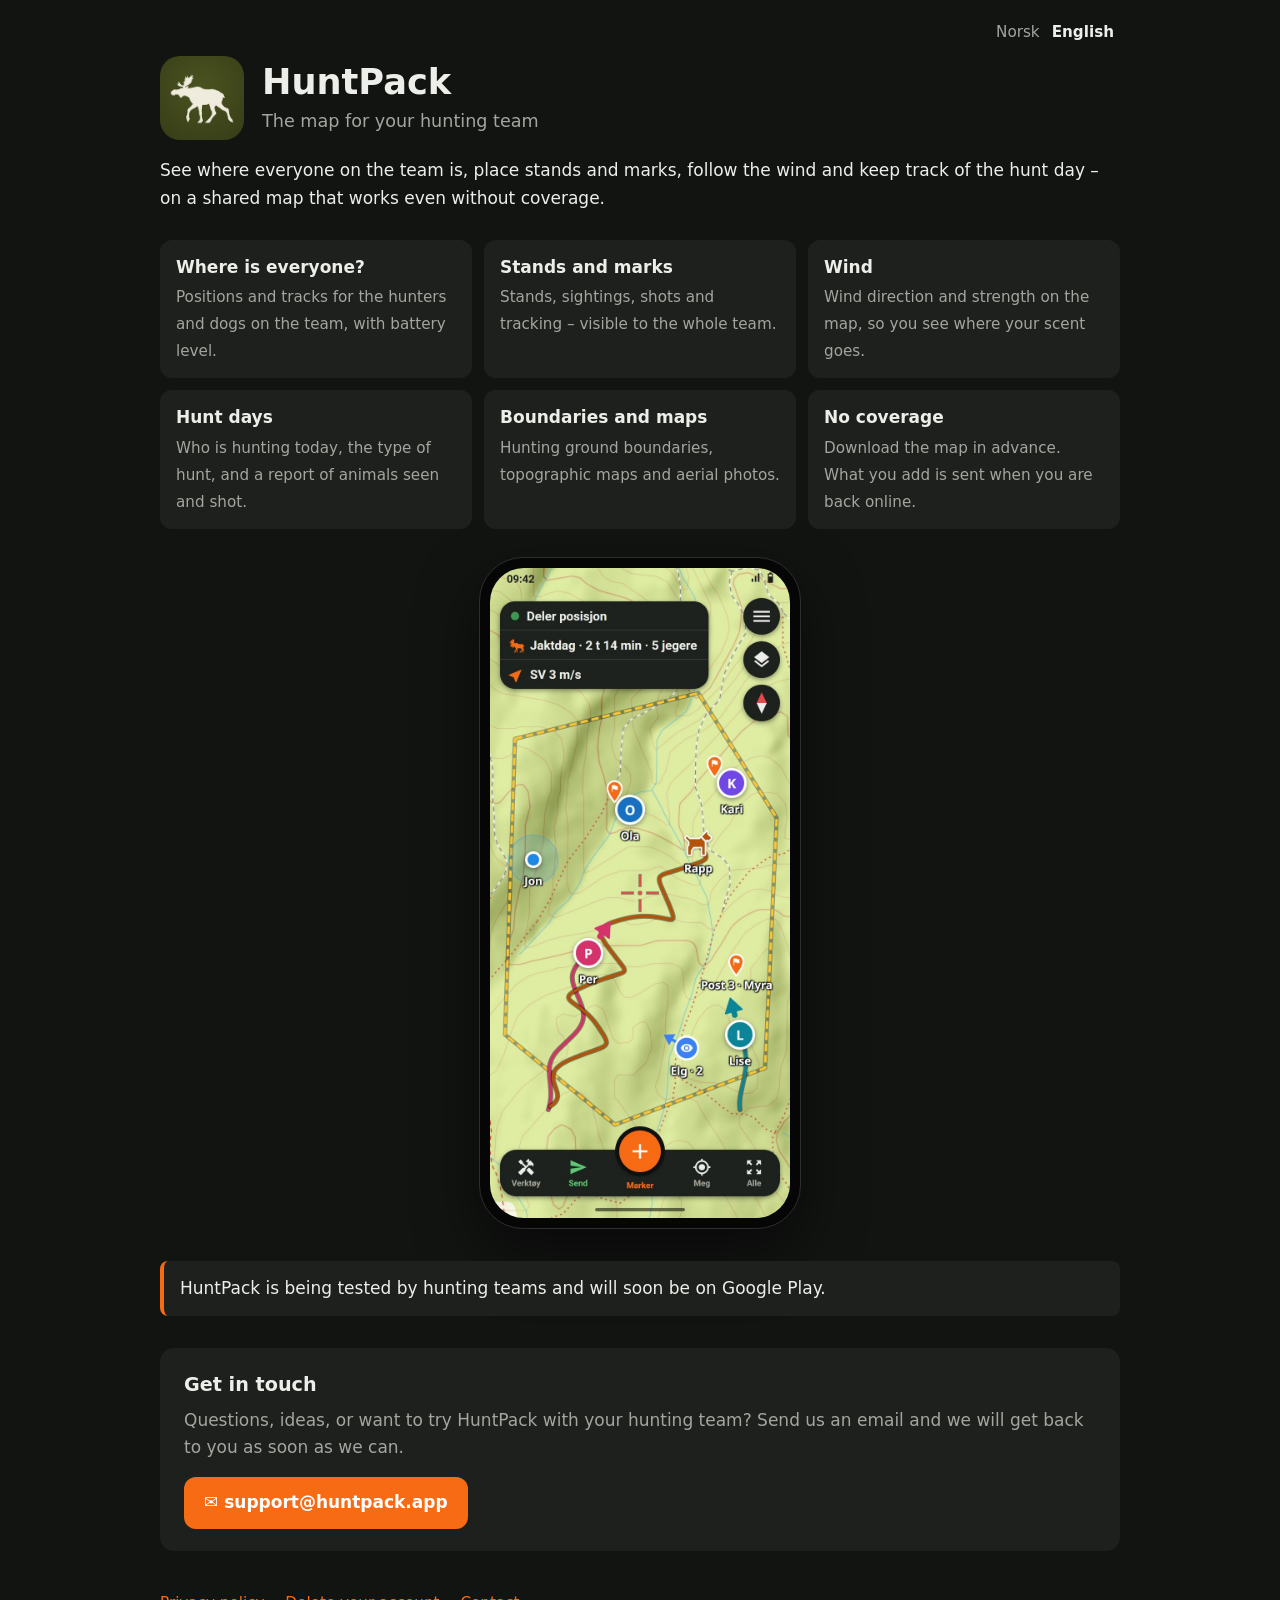
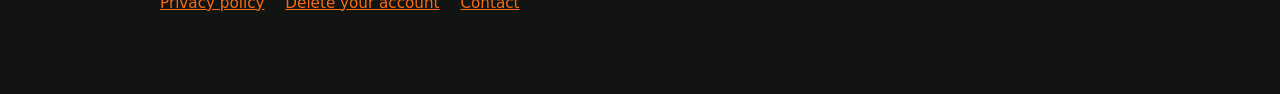
==== index.html @ dcb2f175 "Landing page: app screenshot and contact section Co-Authored-By: Claude Opus 5.5 <noreply@anthropic." ====
<!doctype html>
<html lang="nb">
<head>
<meta charset="utf-8">
<meta name="viewport" content="width=device-width, initial-scale=1">
<title>HuntPack – kartet for jaktlaget</title>
<meta name="description" content="HuntPack er kartet for jaktlaget: se hvor alle er, poster, vind, jaktdager og grenser. Fungerer uten dekning.">
<meta property="og:title" content="HuntPack">
<meta property="og:description" content="Kartet for jaktlaget: se hvor alle er, poster, vind, jaktdager og grenser.">
<meta property="og:image" content="https://huntpack.app/icon-512.png">
<meta name="theme-color" content="#121412">
<link rel="icon" href="favicon.png">
<link rel="apple-touch-icon" href="apple-touch-icon.png">
<link rel="stylesheet" href="style.css">
<style>
  .hero {
    display: flex;
    align-items: center;
    gap: 18px;
    margin: 8px 0 12px;
  }
  main.wide {
    max-width: 960px;
  }
  .phone {
    margin: 8px auto 32px;
    width: 100%;
    max-width: 300px;
    padding: 10px;
    border-radius: 44px;
    background: #050605;
    border: 1px solid #2c302c;
    box-shadow: 0 24px 60px rgba(0, 0, 0, 0.55);
  }
  .phone img {
    display: block;
    width: 100%;
    height: auto;
    border-radius: 34px;
  }
  @media (max-width: 860px) {
    .features {
      grid-template-columns: repeat(2, 1fr);
    }
  }
  @media (max-width: 520px) {
    .features {
      grid-template-columns: 1fr;
    }
  }
  @media (max-width: 720px) {
    .phone {
      max-width: 280px;
    }
  }
  .hero img {
    width: 84px;
    height: 84px;
    border-radius: 20px;
    flex: none;
  }
  .hero h1 {
    margin: 0;
    font-size: 2.2rem;
  }
  .tagline {
    margin: 4px 0 0;
    color: var(--muted);
    font-size: 1.1rem;
  }
  .lang {
    display: flex;
    justify-content: flex-end;
    margin: -16px 0 8px;
    font-size: 0.95rem;
  }
  .lang button {
    border: 0;
    background: none;
    color: var(--muted);
    font: inherit;
    cursor: pointer;
    padding: 4px 6px;
  }
  .lang button[aria-pressed='true'] {
    color: var(--text);
    font-weight: 600;
  }
  .features {
    display: grid;
    grid-template-columns: repeat(3, 1fr);
    gap: 12px;
    margin: 28px 0;
    padding: 0;
    list-style: none;
  }
  .features li {
    margin: 0;
    padding: 14px 16px;
    border-radius: 12px;
    background: #1d201c;
  }
  .features strong {
    display: block;
    margin-bottom: 2px;
  }
  .features span {
    color: var(--muted);
    font-size: 0.95rem;
    line-height: 1.45;
  }
  .status {
    padding: 14px 16px;
    border-left: 4px solid var(--accent);
    border-radius: 8px;
    background: #1d201c;
  }
  .contact {
    margin: 32px 0 0;
    padding: 22px 24px;
    border-radius: 14px;
    background: #1d201c;
  }
  .contact h2 {
    margin: 0 0 6px;
  }
  .contact p {
    margin: 0 0 16px;
    color: var(--muted);
  }
  .button {
    display: inline-flex;
    align-items: center;
    gap: 8px;
    padding: 12px 20px;
    border-radius: 12px;
    background: var(--accent);
    color: #fff;
    font-weight: 600;
    text-decoration: none;
  }
  footer {
    margin-top: 40px;
    color: var(--muted);
    font-size: 0.95rem;
  }
  footer a {
    margin-right: 16px;
  }
  [lang='en'] .nb,
  [lang='nb'] .en {
    display: none;
  }
</style>
</head>
<body>
<main class="wide">
<div class="lang">
  <button type="button" data-set="nb">Norsk</button>
  <button type="button" data-set="en">English</button>
</div>

<div class="hero">
  <img src="icon-192.png" alt="">
  <div>
    <h1>HuntPack</h1>
    <p class="tagline nb">Kartet for jaktlaget</p>
    <p class="tagline en">The map for your hunting team</p>
  </div>
</div>

<p class="nb">Se hvor alle på laget er, sett ut poster og merker, følg vinden og hold styr på jaktdagen – på et felles kart som fungerer også der det ikke er dekning.</p>
<p class="en">See where everyone on the team is, place stands and marks, follow the wind and keep track of the hunt day – on a shared map that works even without coverage.</p>

<ul class="features">
  <li>
    <strong class="nb">Hvor er alle?</strong><strong class="en">Where is everyone?</strong>
    <span class="nb">Posisjon og spor for jegerne og hundene på laget, med batterinivå.</span>
    <span class="en">Positions and tracks for the hunters and dogs on the team, with battery level.</span>
  </li>
  <li>
    <strong class="nb">Poster og merker</strong><strong class="en">Stands and marks</strong>
    <span class="nb">Poster, observasjoner, skudd og ettersøk – synlig for hele laget.</span>
    <span class="en">Stands, sightings, shots and tracking – visible to the whole team.</span>
  </li>
  <li>
    <strong class="nb">Vind</strong><strong class="en">Wind</strong>
    <span class="nb">Vindretning og -styrke på kartet, så du ser hvor vitringen går.</span>
    <span class="en">Wind direction and strength on the map, so you see where your scent goes.</span>
  </li>
  <li>
    <strong class="nb">Jaktdager</strong><strong class="en">Hunt days</strong>
    <span class="nb">Hvem som jakter i dag, jaktform, og rapport om sett og skutt.</span>
    <span class="en">Who is hunting today, the type of hunt, and a report of animals seen and shot.</span>
  </li>
  <li>
    <strong class="nb">Grenser og kart</strong><strong class="en">Boundaries and maps</strong>
    <span class="nb">Jaktfeltets grenser, topografiske kart og flyfoto.</span>
    <span class="en">Hunting ground boundaries, topographic maps and aerial photos.</span>
  </li>
  <li>
    <strong class="nb">Uten dekning</strong><strong class="en">No coverage</strong>
    <span class="nb">Last ned kartet på forhånd. Det du legger inn, sendes når du får nett igjen.</span>
    <span class="en">Download the map in advance. What you add is sent when you are back online.</span>
  </li>
</ul>

<div class="phone">
  <img class="nb" src="screen-map.jpg" width="720" height="1560" alt="Kartet i HuntPack under en jaktdag: jegerne på postene, hundeføreren og hunden med spor, en observasjon av elg, vind og jaktgrensen.">
  <img class="en" src="screen-map.jpg" width="720" height="1560" alt="The HuntPack map during a hunt day: hunters on their stands, the dog handler and the dog with tracks, a moose sighting, wind and the hunting boundary.">
</div>

<p class="status nb">HuntPack testes nå av jaktlag og kommer snart på Google Play.</p>
<p class="status en">HuntPack is being tested by hunting teams and will soon be on Google Play.</p>

<section class="contact">
  <h2 class="nb">Ta kontakt</h2><h2 class="en">Get in touch</h2>
  <p class="nb">Har du spørsmål, ønsker eller lyst til å prøve HuntPack med jaktlaget ditt? Send oss en e-post, så svarer vi så fort vi kan.</p>
  <p class="en">Questions, ideas, or want to try HuntPack with your hunting team? Send us an email and we will get back to you as soon as we can.</p>
  <a class="button" href="mailto:support@huntpack.app">✉ support@huntpack.app</a>
</section>

<footer>
  <p>
    <a href="privacy.html"><span class="nb">Personvern</span><span class="en">Privacy policy</span></a>
    <a href="delete-account.html"><span class="nb">Slett konto</span><span class="en">Delete your account</span></a>
    <a href="mailto:support@huntpack.app"><span class="nb">Kontakt</span><span class="en">Contact</span></a>
  </p>
</footer>
</main>
<script>
  (function () {
    var root = document.documentElement;
    function set(lang) {
      root.lang = lang;
      document.querySelectorAll('[data-set]').forEach(function (b) {
        b.setAttribute('aria-pressed', String(b.dataset.set === lang));
      });
      try { localStorage.setItem('lang', lang); } catch (e) {}
    }
    var saved = null;
    try { saved = localStorage.getItem('lang'); } catch (e) {}
    var nordic = /^(nb|nn|no|sv|da)/i.test(navigator.language || '');
    set(saved || (nordic ? 'nb' : 'en'));
    document.querySelectorAll('[data-set]').forEach(function (b) {
      b.addEventListener('click', function () { set(b.dataset.set); });
    });
  })();
</script>
</body>
</html>
---- style.css ----
:root {
  color-scheme: dark;
  --bg: #121412;
  --text: #edeee9;
  --muted: #a3a69f;
  --accent: #f76b15;
}
body {
  margin: 0;
  background: var(--bg);
  color: var(--text);
  font: 17px/1.6 system-ui, -apple-system, 'Segoe UI', Roboto, sans-serif;
}
main {
  max-width: 720px;
  margin: 0 auto;
  padding: 32px 16px 64px;
}
h1 {
  font-size: 1.8rem;
  line-height: 1.2;
}
h2 {
  margin-top: 2rem;
  font-size: 1.2rem;
}
a {
  color: var(--accent);
}
.muted {
  color: var(--muted);
}
li {
  margin: 0.4rem 0;
}
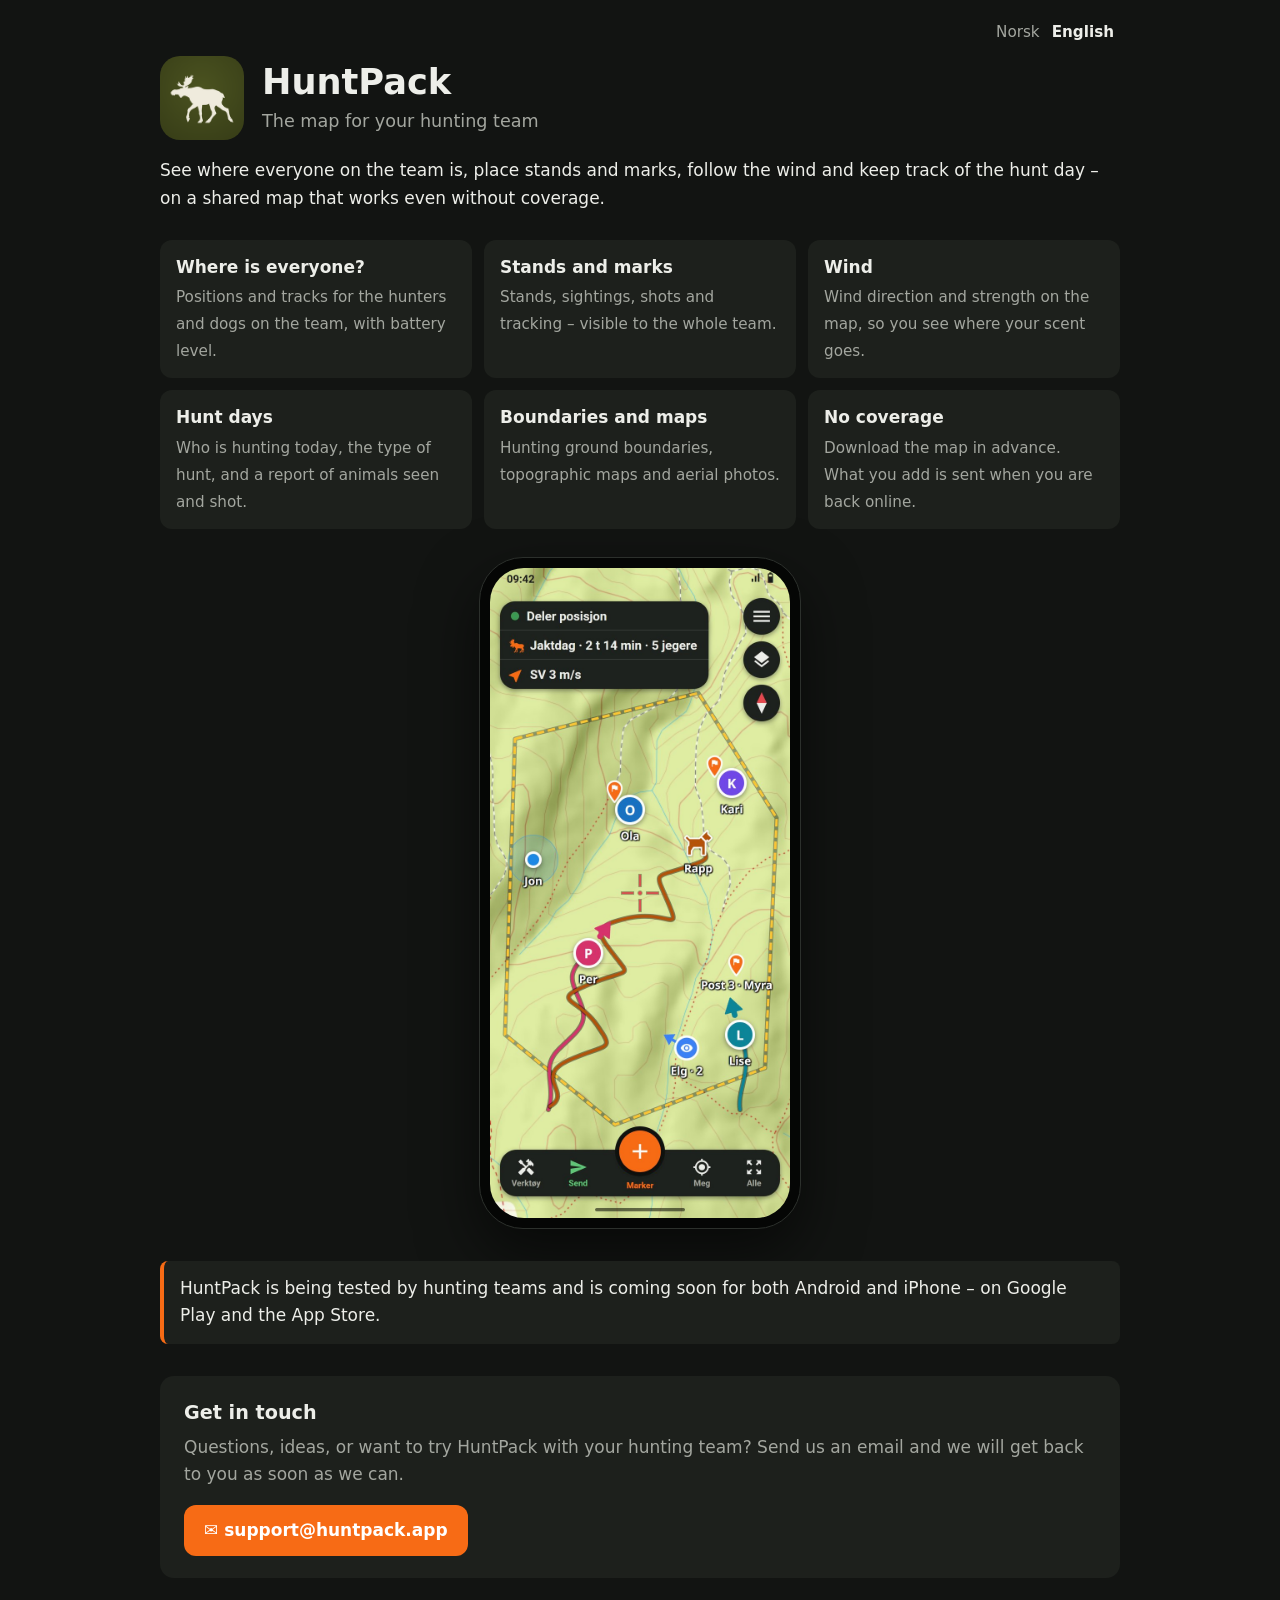
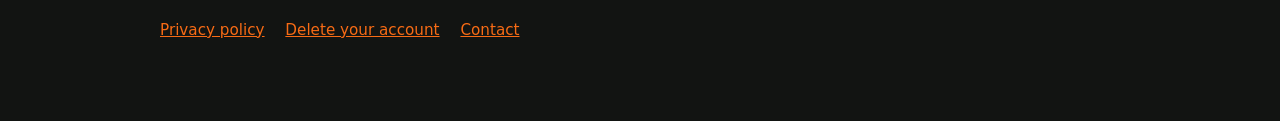
==== commit fc15a6df: "Coming to both Google Play and the App Store Co-Authored-By: Claude Opus 5.5 <noreply@anthropic.com>" ====
--- a/index.html
+++ b/index.html
@@ -210,8 +210,8 @@
   <img class="en" src="screen-map.jpg" width="720" height="1560" alt="The HuntPack map during a hunt day: hunters on their stands, the dog handler and the dog with tracks, a moose sighting, wind and the hunting boundary.">
 </div>
 
-<p class="status nb">HuntPack testes nå av jaktlag og kommer snart på Google Play.</p>
-<p class="status en">HuntPack is being tested by hunting teams and will soon be on Google Play.</p>
+<p class="status nb">HuntPack testes nå av jaktlag og kommer snart for både Android og iPhone – på Google Play og App Store.</p>
+<p class="status en">HuntPack is being tested by hunting teams and is coming soon for both Android and iPhone – on Google Play and the App Store.</p>
 
 <section class="contact">
   <h2 class="nb">Ta kontakt</h2><h2 class="en">Get in touch</h2>
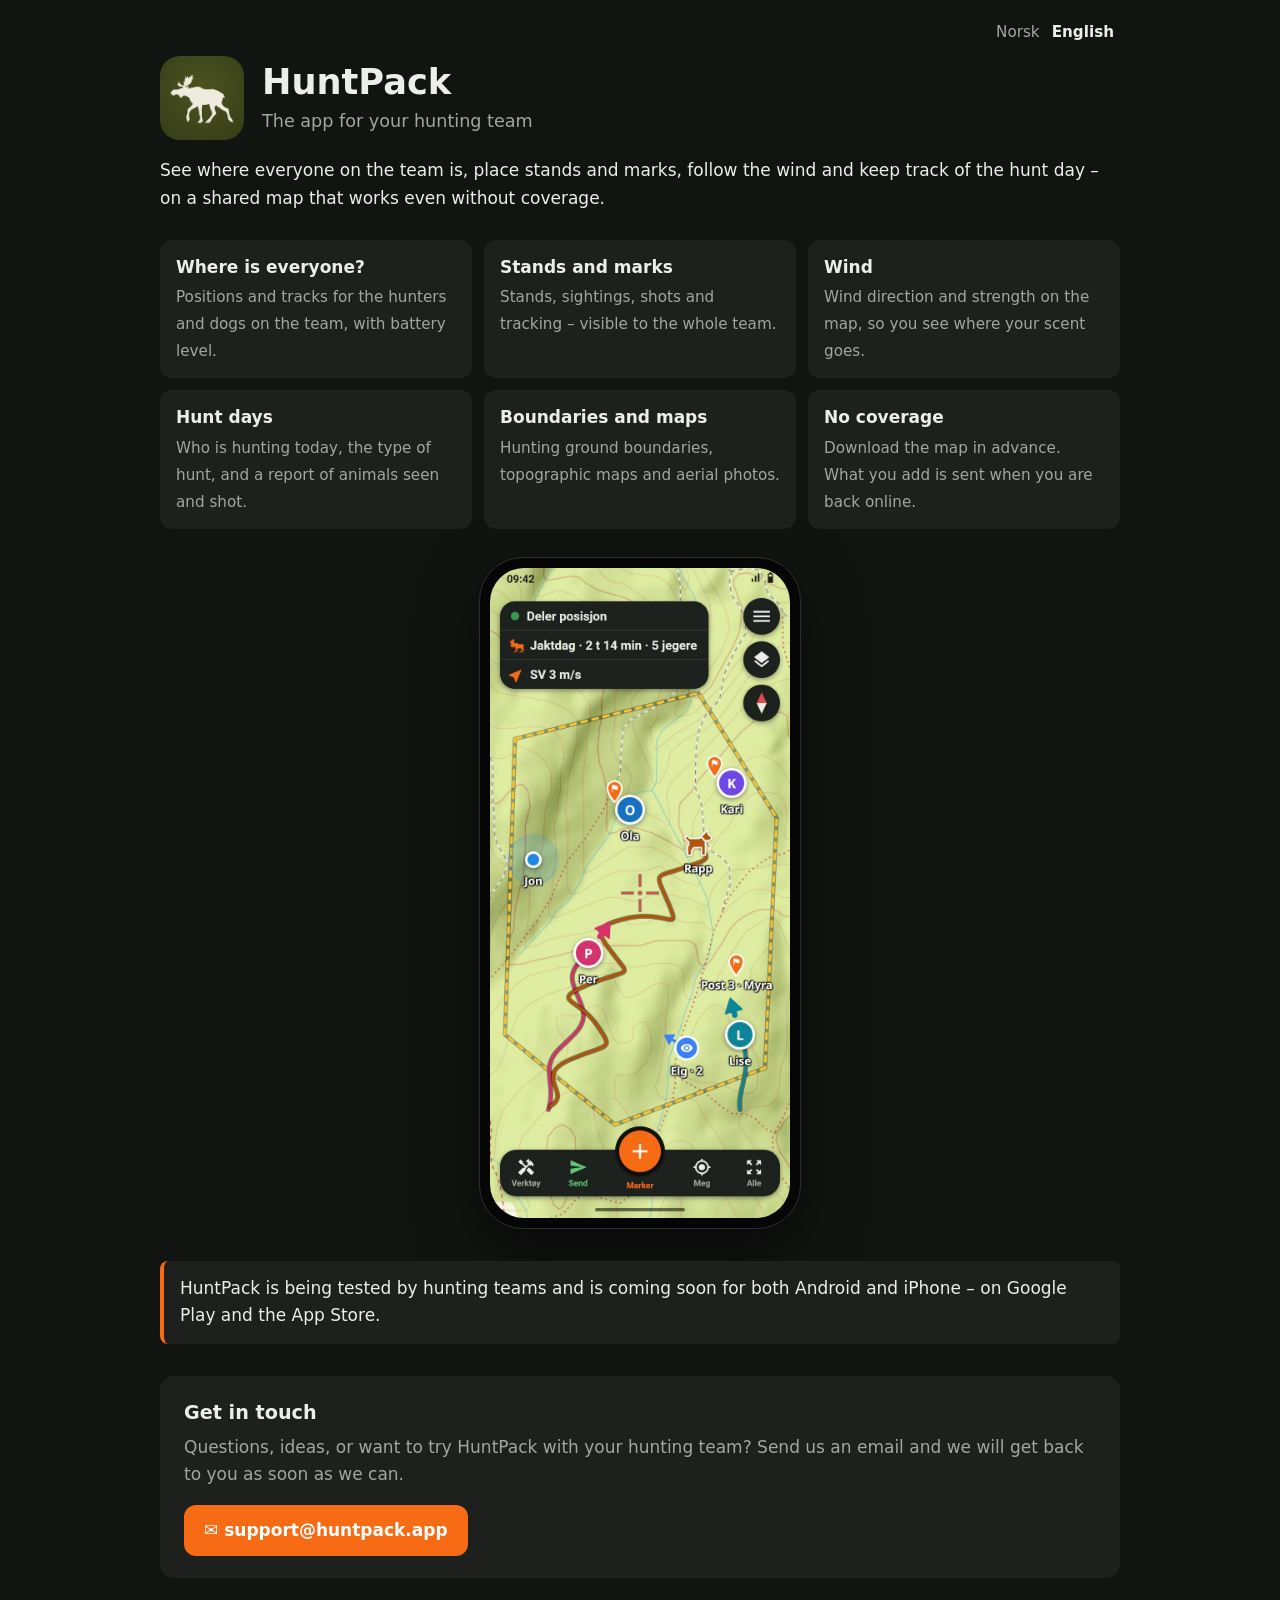
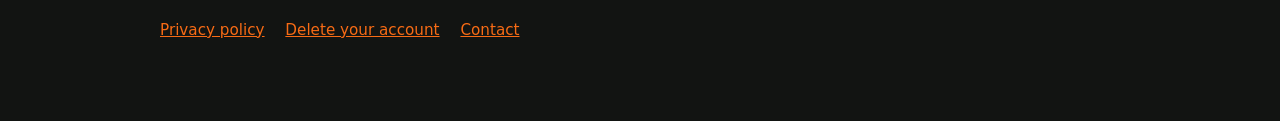
==== commit 3b5a3b58: "Tagline: the app for your hunting team Co-Authored-By: Claude Opus 5.5 <noreply@anthropic.com> Claud" ====
--- a/index.html
+++ b/index.html
@@ -3,10 +3,10 @@
 <head>
 <meta charset="utf-8">
 <meta name="viewport" content="width=device-width, initial-scale=1">
-<title>HuntPack – kartet for jaktlaget</title>
-<meta name="description" content="HuntPack er kartet for jaktlaget: se hvor alle er, poster, vind, jaktdager og grenser. Fungerer uten dekning.">
+<title>HuntPack – appen for jaktlaget</title>
+<meta name="description" content="HuntPack er appen for jaktlaget: se hvor alle er, poster, vind, jaktdager og grenser. Fungerer uten dekning.">
 <meta property="og:title" content="HuntPack">
-<meta property="og:description" content="Kartet for jaktlaget: se hvor alle er, poster, vind, jaktdager og grenser.">
+<meta property="og:description" content="Appen for jaktlaget: se hvor alle er, poster, vind, jaktdager og grenser.">
 <meta property="og:image" content="https://huntpack.app/icon-512.png">
 <meta name="theme-color" content="#121412">
 <link rel="icon" href="favicon.png">
@@ -164,8 +164,8 @@
   <img src="icon-192.png" alt="">
   <div>
     <h1>HuntPack</h1>
-    <p class="tagline nb">Kartet for jaktlaget</p>
-    <p class="tagline en">The map for your hunting team</p>
+    <p class="tagline nb">Appen for jaktlaget</p>
+    <p class="tagline en">The app for your hunting team</p>
   </div>
 </div>
 
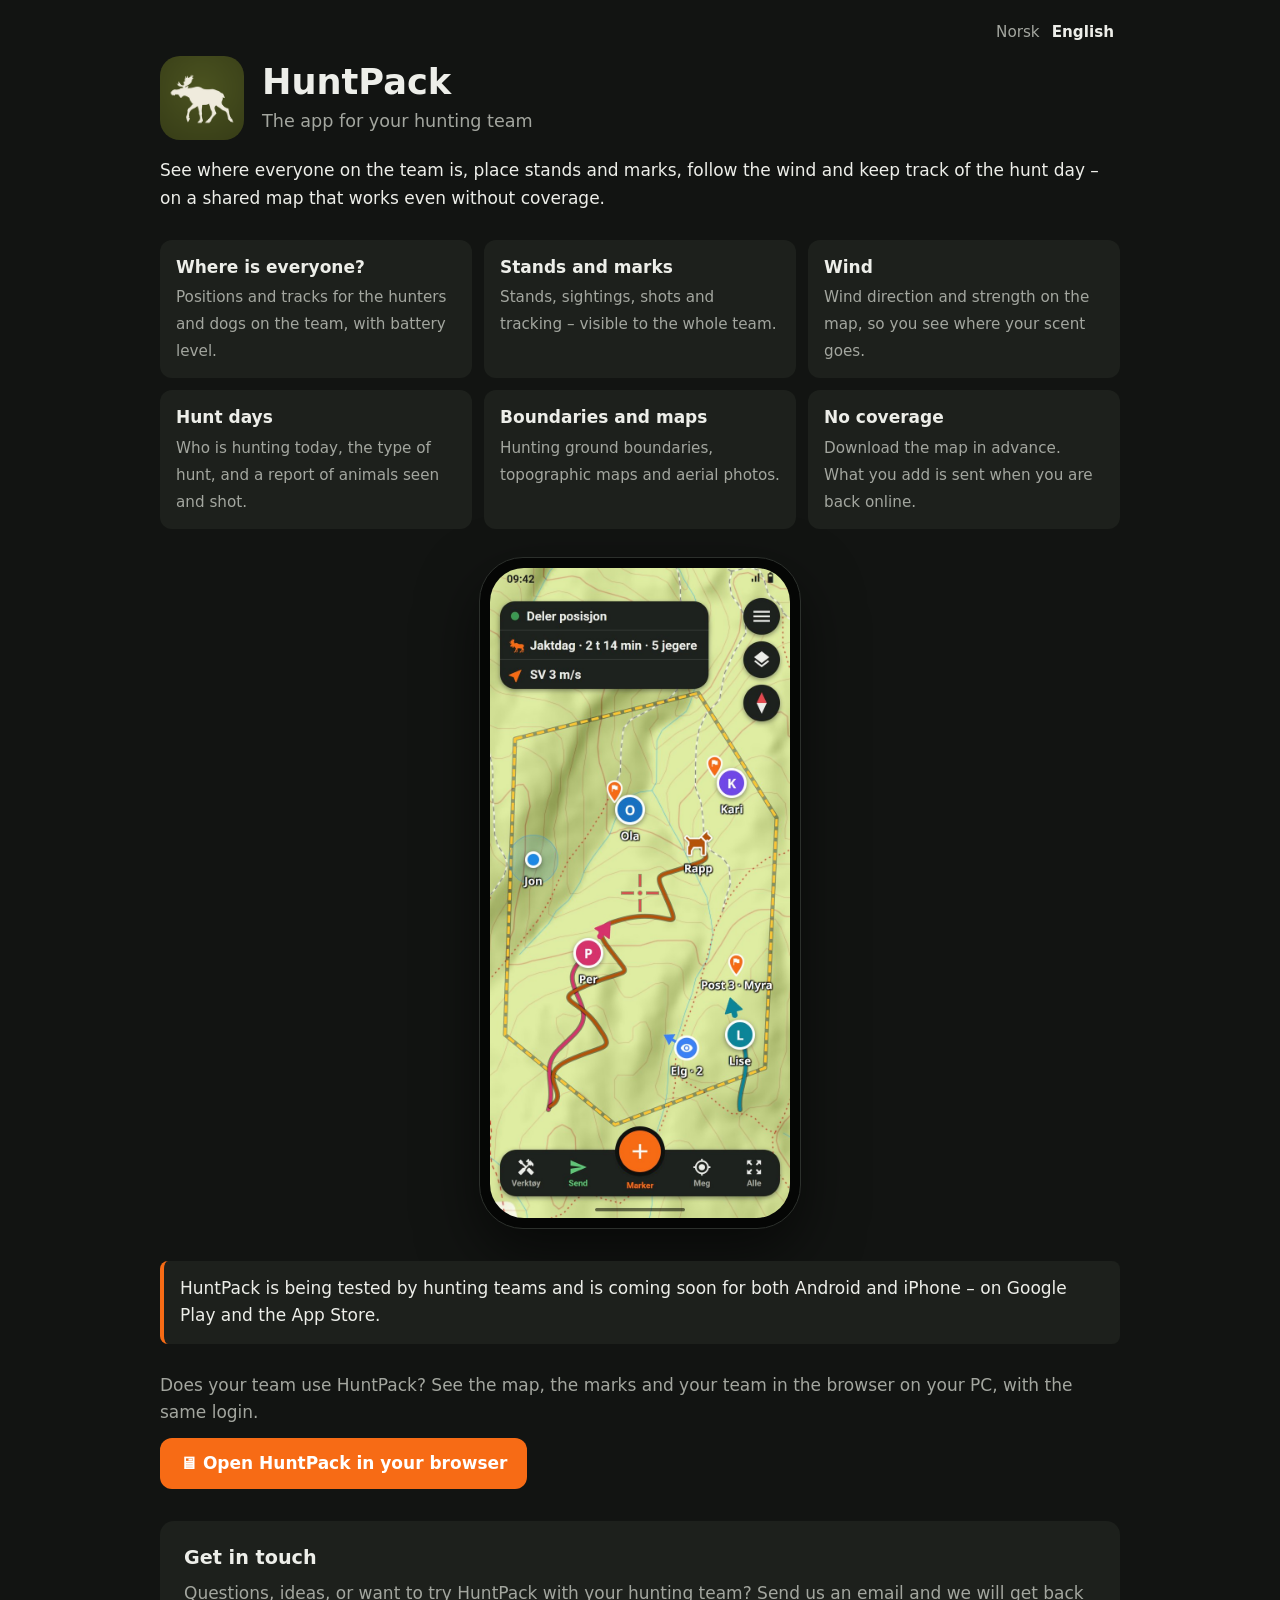
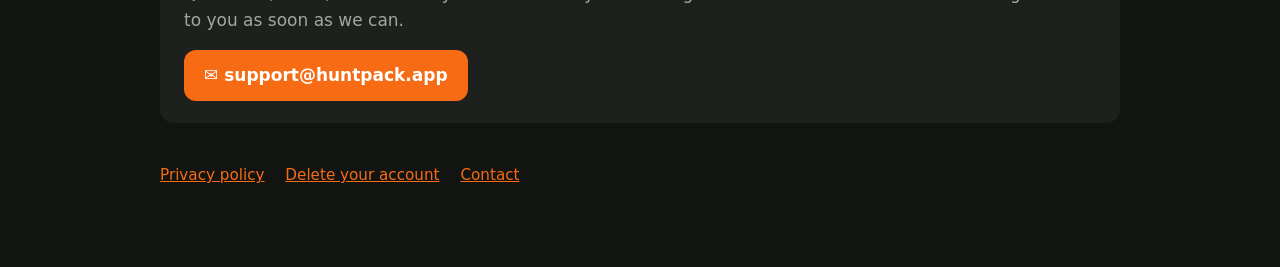
==== commit ed3cdc96: "Lenke til nettutgaven på app.huntpack.app Co-Authored-By: Claude Opus 5.5 <noreply@anthropic.com> Cl" ====
--- a/index.html
+++ b/index.html
@@ -139,6 +139,13 @@
     font-weight: 600;
     text-decoration: none;
   }
+  .web {
+    margin: 28px 0;
+  }
+  .web p {
+    margin: 0 0 12px;
+    color: var(--muted);
+  }
   footer {
     margin-top: 40px;
     color: var(--muted);
@@ -212,6 +219,12 @@
 
 <p class="status nb">HuntPack testes nå av jaktlag og kommer snart for både Android og iPhone – på Google Play og App Store.</p>
 <p class="status en">HuntPack is being tested by hunting teams and is coming soon for both Android and iPhone – on Google Play and the App Store.</p>
+
+<section class="web">
+  <p class="nb">Bruker laget ditt HuntPack? Se kartet, markeringene og laget i nettleseren på PC-en, med samme innlogging.</p>
+  <p class="en">Does your team use HuntPack? See the map, the marks and your team in the browser on your PC, with the same login.</p>
+  <a class="button" href="https://app.huntpack.app"><span class="nb">🖥 Åpne HuntPack i nettleseren</span><span class="en">🖥 Open HuntPack in your browser</span></a>
+</section>
 
 <section class="contact">
   <h2 class="nb">Ta kontakt</h2><h2 class="en">Get in touch</h2>
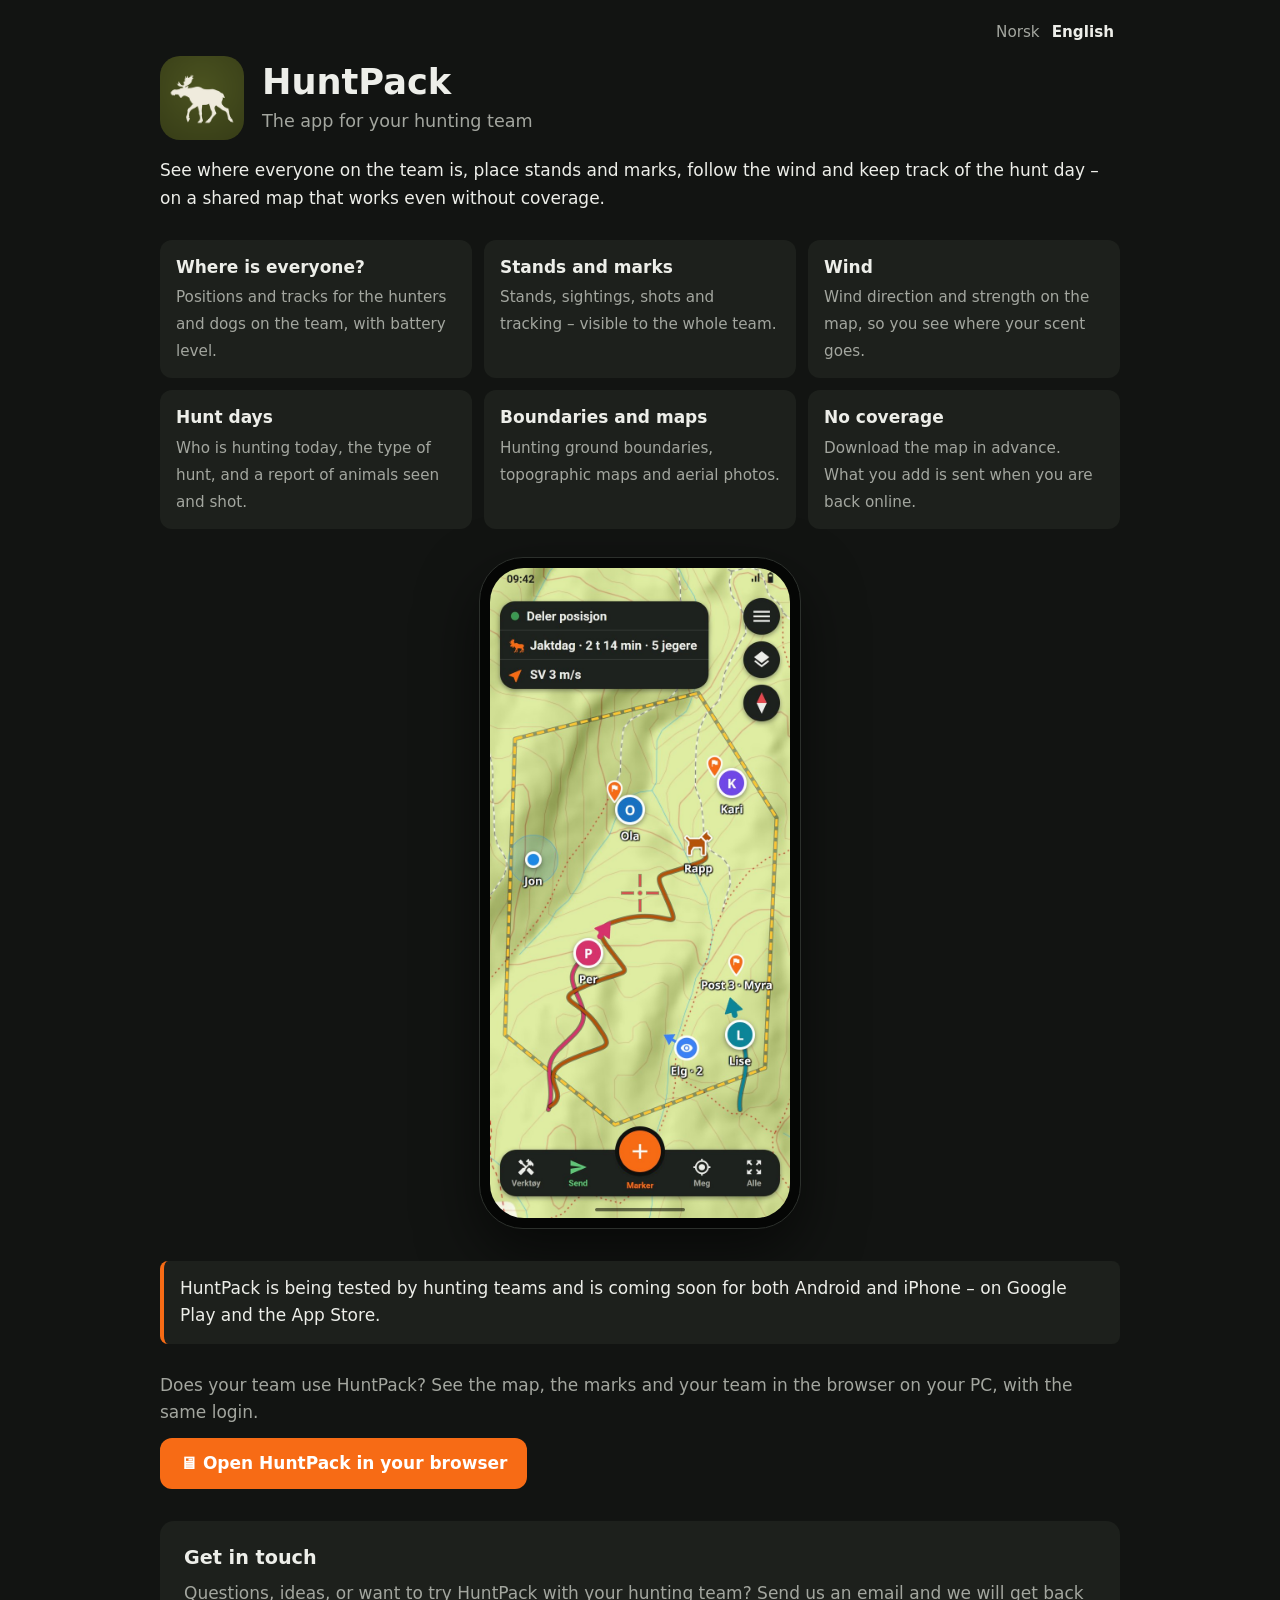
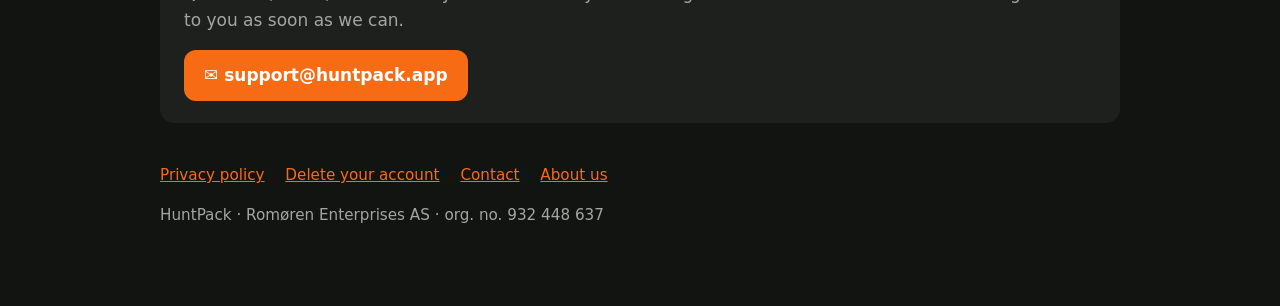
==== commit c847baf4: "Romøren Enterprises AS: om-side, logo, firmalinje i bunnteksten og behandlingsansvarlig i personvern" ====
--- a/index.html
+++ b/index.html
@@ -238,7 +238,9 @@
     <a href="privacy.html"><span class="nb">Personvern</span><span class="en">Privacy policy</span></a>
     <a href="delete-account.html"><span class="nb">Slett konto</span><span class="en">Delete your account</span></a>
     <a href="mailto:support@huntpack.app"><span class="nb">Kontakt</span><span class="en">Contact</span></a>
+    <a href="om.html"><span class="nb">Om oss</span><span class="en">About us</span></a>
   </p>
+  <p>HuntPack · Romøren Enterprises AS · <span class="nb">org.nr.</span><span class="en">org. no.</span> 932 448 637</p>
 </footer>
 </main>
 <script>
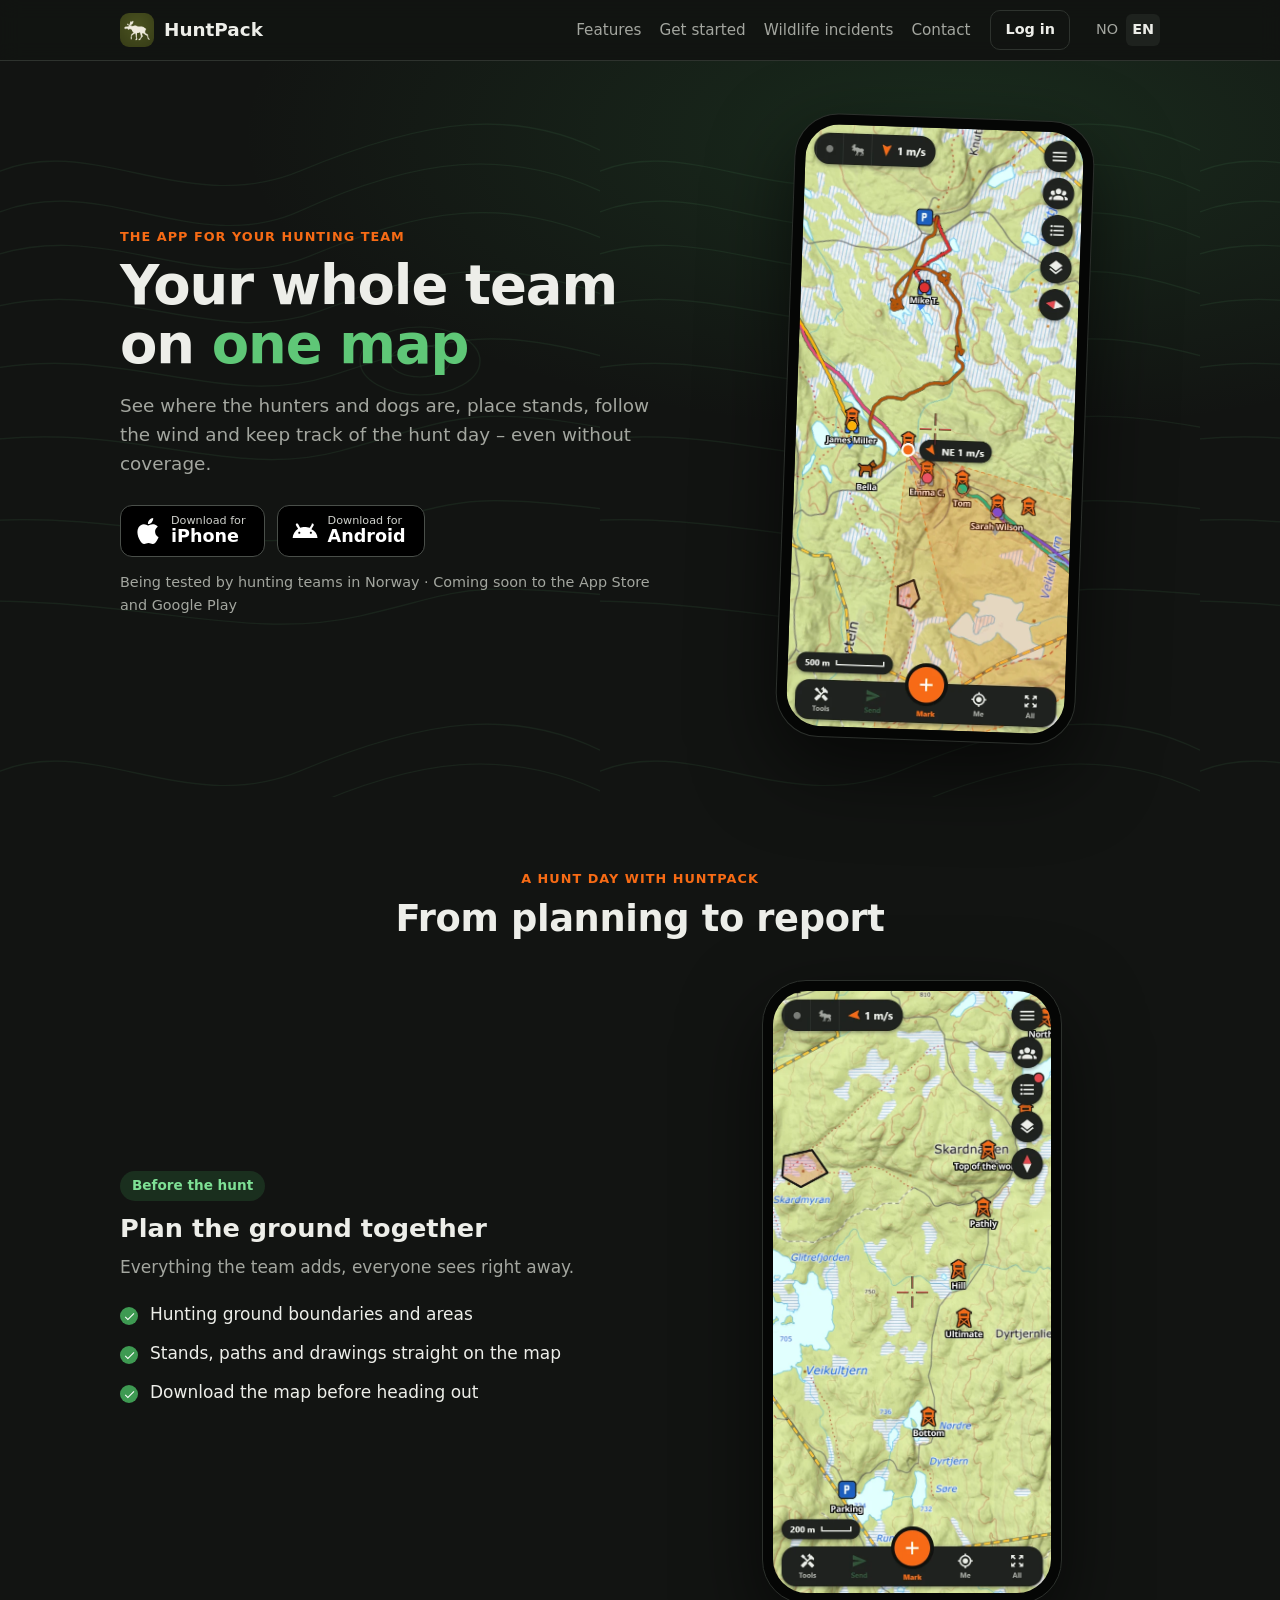
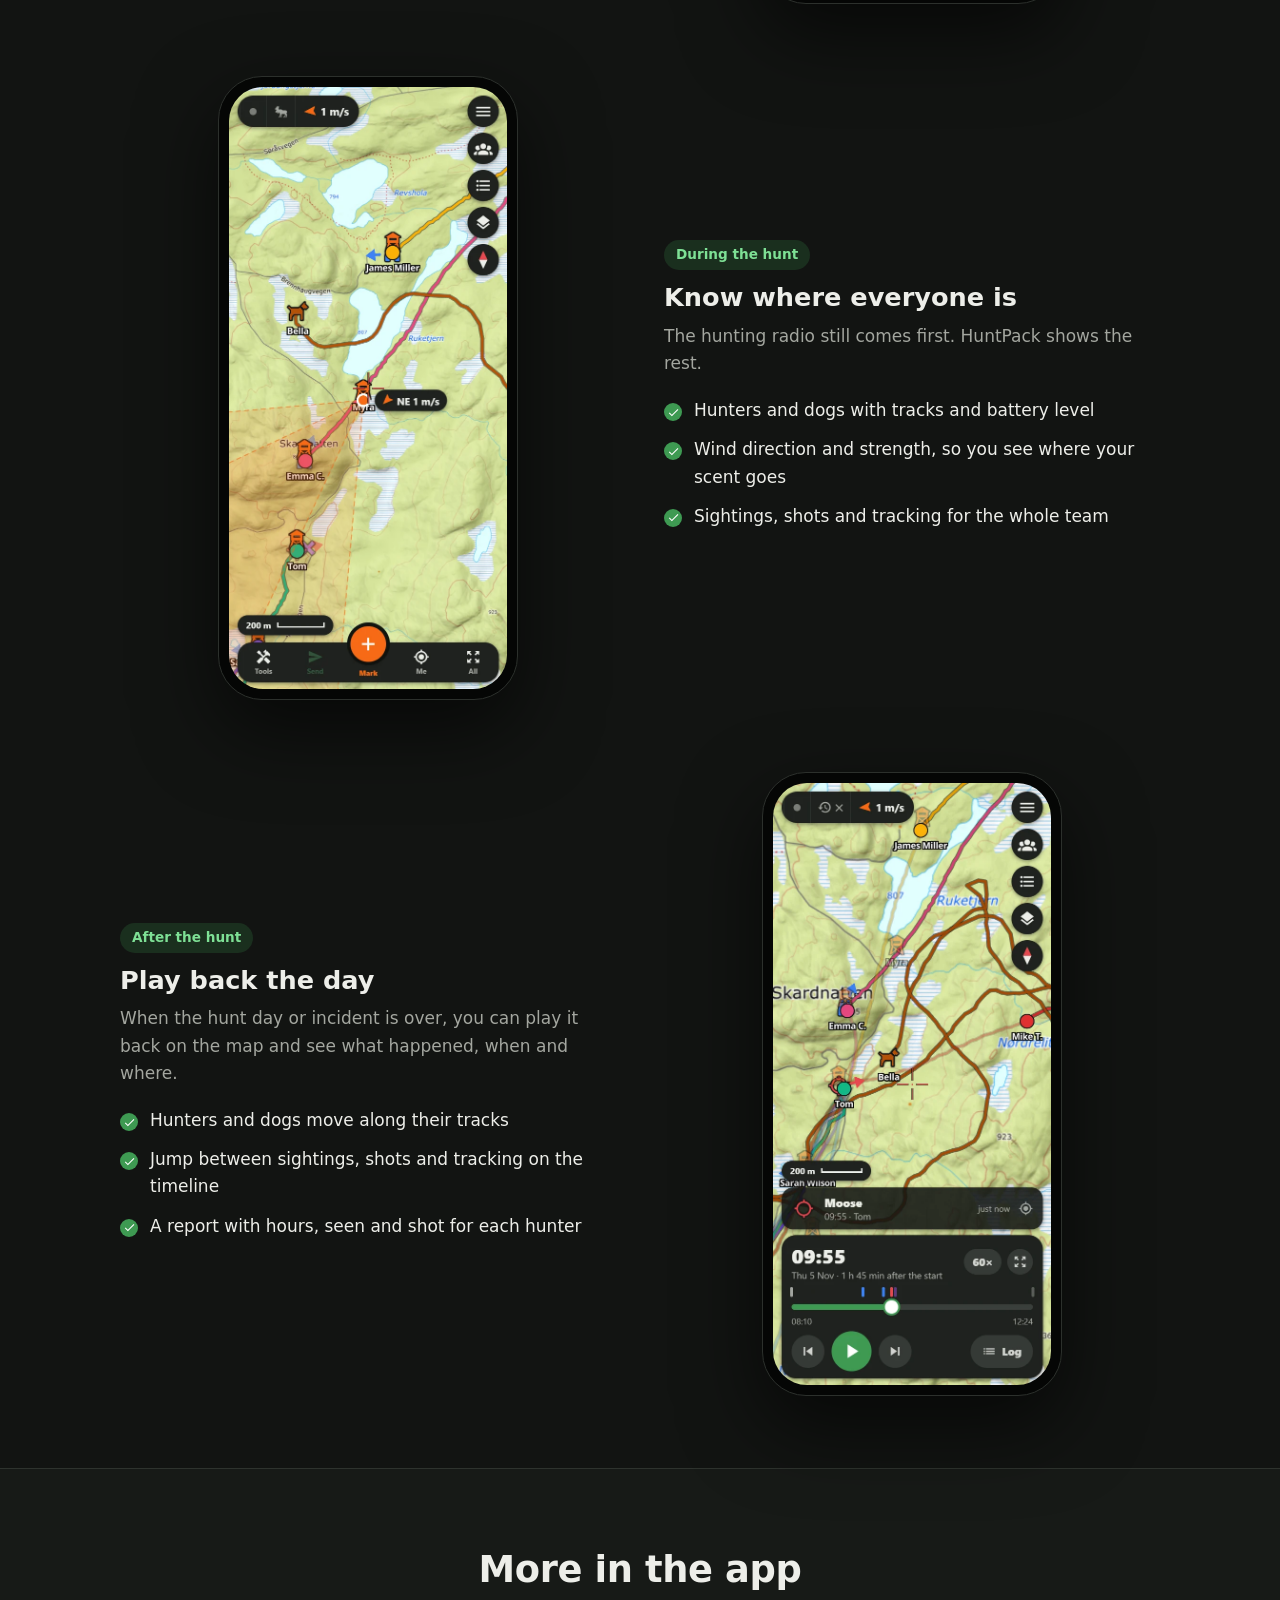
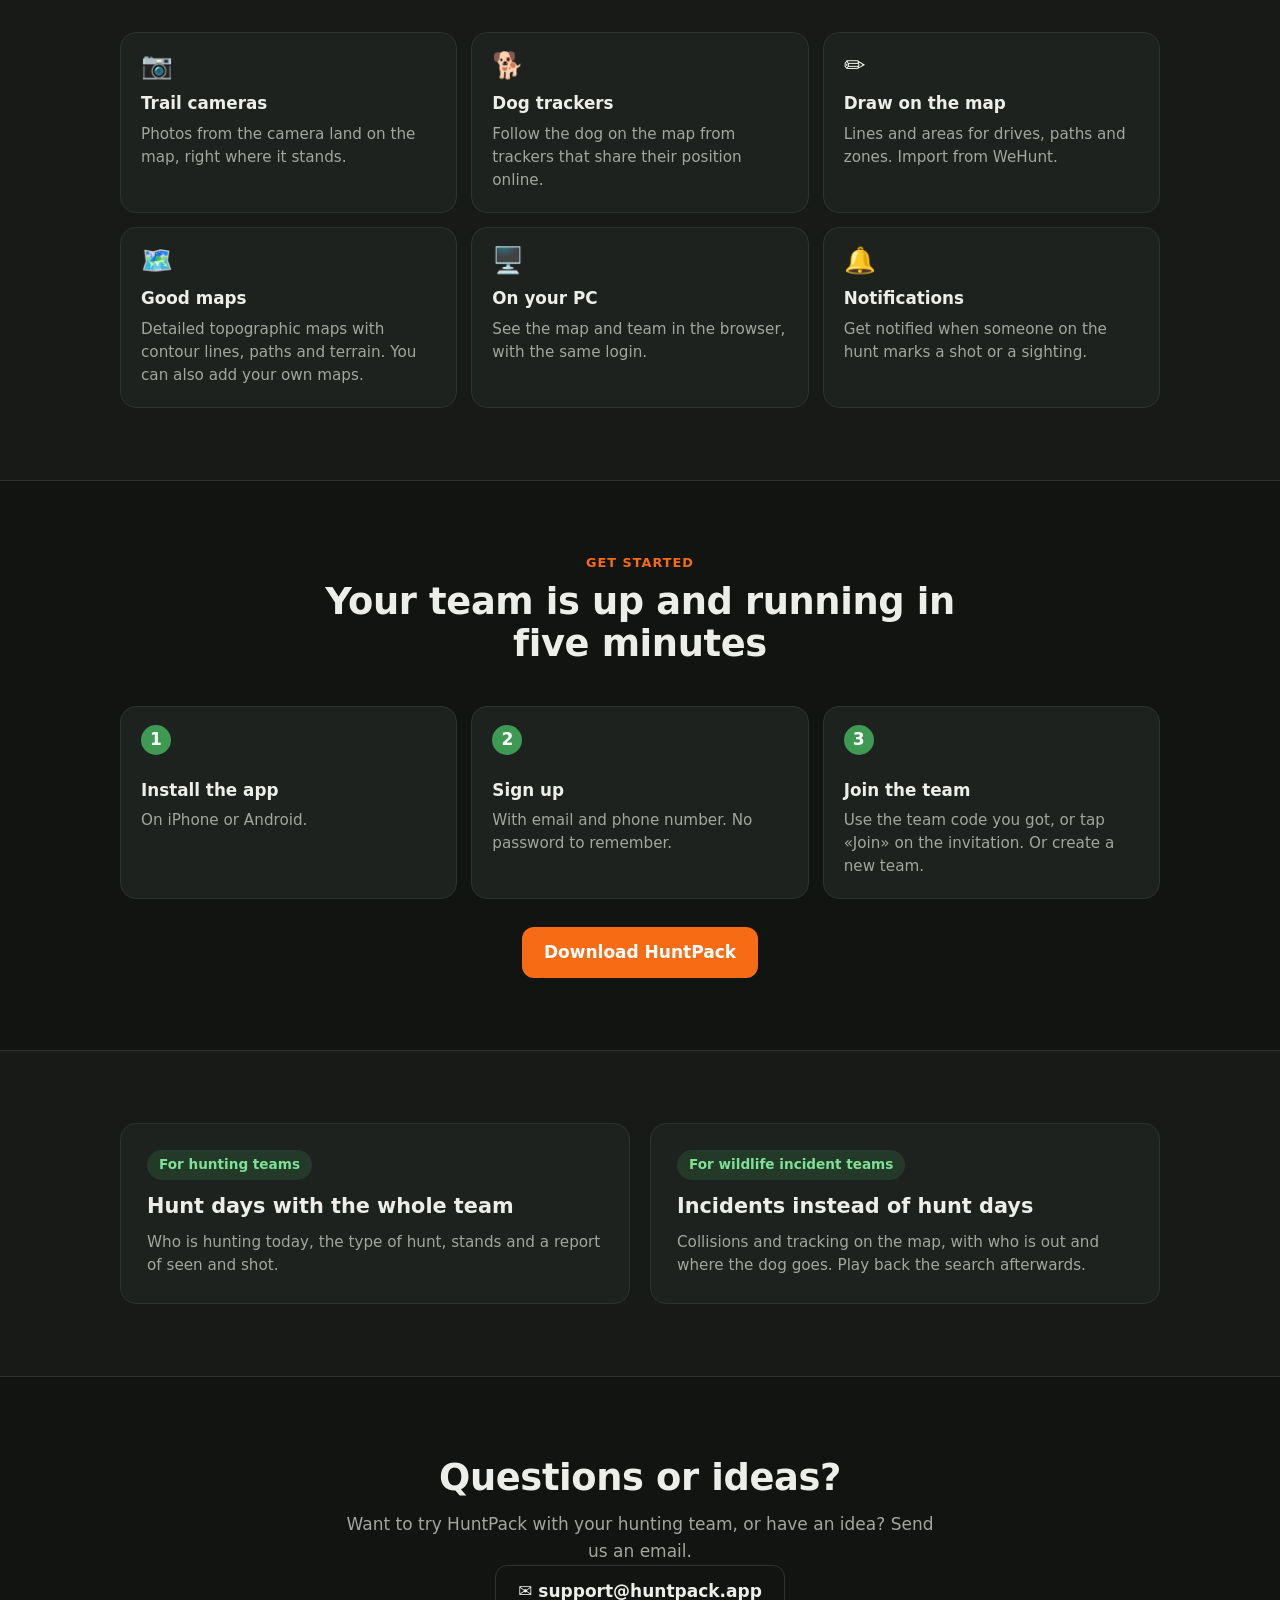
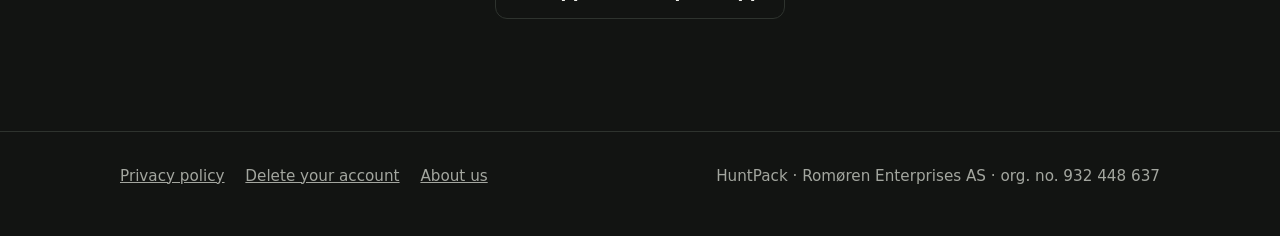
==== commit 50f99342: "New front page with screenshots from the demo team Co-Authored-By: Claude Opus 5.5 <noreply@anthropi" ====
--- a/index.html
+++ b/index.html
@@ -3,246 +3,289 @@
 <head>
 <meta charset="utf-8">
 <meta name="viewport" content="width=device-width, initial-scale=1">
-<title>HuntPack – appen for jaktlaget</title>
-<meta name="description" content="HuntPack er appen for jaktlaget: se hvor alle er, poster, vind, jaktdager og grenser. Fungerer uten dekning.">
-<meta property="og:title" content="HuntPack">
-<meta property="og:description" content="Appen for jaktlaget: se hvor alle er, poster, vind, jaktdager og grenser.">
+<title>HuntPack – hele jaktlaget på ett kart</title>
+<link rel="canonical" href="https://huntpack.app/">
+<meta name="description" content="HuntPack er appen for jaktlaget: se hvor jegerne og hundene er, sett ut poster, følg vinden og hold styr på jaktdagen – også der det ikke er dekning.">
+<meta property="og:title" content="HuntPack – hele jaktlaget på ett kart">
+<meta property="og:description" content="Se hvor jegerne og hundene er, sett ut poster, følg vinden og hold styr på jaktdagen.">
 <meta property="og:image" content="https://huntpack.app/icon-512.png">
 <meta name="theme-color" content="#121412">
 <link rel="icon" href="favicon.png">
 <link rel="apple-touch-icon" href="apple-touch-icon.png">
-<link rel="stylesheet" href="style.css">
 <style>
-  .hero {
-    display: flex;
-    align-items: center;
-    gap: 18px;
-    margin: 8px 0 12px;
+  :root {
+    color-scheme: dark;
+    --bg: #121412;
+    --bg2: #171a17;
+    --panel: #1e221e;
+    --border: #2e332e;
+    --text: #edeee9;
+    --muted: #a3a69f;
+    --accent: #f76b15;
+    --green: #3e9a52;
+    --greenLight: #5fc777;
+    /* Høydekurver: svakt mønster bak toppen og båndene. */
+    --topo: url("data:image/svg+xml,%3Csvg xmlns='http://www.w3.org/2000/svg' width='600' height='600' viewBox='0 0 600 600'%3E%3Cg fill='none' stroke='%235fc777' stroke-opacity='0.09' stroke-width='1.2'%3E%3Cpath d='M-20 120 C 80 60 180 160 300 110 S 520 40 620 100'/%3E%3Cpath d='M-20 160 C 90 100 190 200 300 150 S 510 80 620 140'/%3E%3Cpath d='M-20 200 C 100 150 200 240 310 195 S 500 130 620 185'/%3E%3Cpath d='M-20 250 C 110 210 210 290 320 250 S 490 190 620 240'/%3E%3Cpath d='M-20 310 C 120 280 220 350 330 315 S 480 260 620 300'/%3E%3Cpath d='M-20 380 C 130 360 230 420 340 390 S 470 340 620 370'/%3E%3Cpath d='M-20 460 C 140 450 240 500 350 470 S 460 430 620 450'/%3E%3Cpath d='M-20 540 C 150 540 250 580 360 555 S 450 520 620 535'/%3E%3Cellipse cx='420' cy='300' rx='60' ry='34'/%3E%3Cellipse cx='420' cy='300' rx='30' ry='16'/%3E%3C/g%3E%3C/svg%3E");
   }
-  main.wide {
-    max-width: 960px;
+  * { box-sizing: border-box; }
+  body {
+    margin: 0;
+    background: var(--bg);
+    color: var(--text);
+    font: 17px/1.6 system-ui, -apple-system, 'Segoe UI', Roboto, sans-serif;
   }
-  .phone {
-    margin: 8px auto 32px;
-    width: 100%;
-    max-width: 300px;
-    padding: 10px;
-    border-radius: 44px;
-    background: #050605;
-    border: 1px solid #2c302c;
-    box-shadow: 0 24px 60px rgba(0, 0, 0, 0.55);
+  a { color: var(--accent); }
+  .wrap { max-width: 1080px; margin: 0 auto; padding: 0 20px; }
+
+  /* Toppen */
+  header.top { position: sticky; top: 0; z-index: 5; background: rgba(18, 20, 18, 0.85); backdrop-filter: blur(10px); border-bottom: 1px solid var(--border); }
+  .top .wrap { display: flex; align-items: center; gap: 20px; height: 60px; }
+  .brand { display: flex; align-items: center; gap: 10px; color: var(--text); text-decoration: none; font-weight: 800; font-size: 1.15rem; }
+  .brand img { width: 34px; height: 34px; border-radius: 9px; }
+  nav.links { display: flex; gap: 18px; margin-left: auto; font-size: 0.95rem; }
+  nav.links a { color: var(--muted); text-decoration: none; }
+  nav.links a:hover { color: var(--text); }
+  .login { display: inline-flex; align-items: center; gap: 6px; padding: 7px 14px; border-radius: 10px; border: 1px solid var(--border); color: var(--text); text-decoration: none; font-weight: 700; font-size: 0.9rem; white-space: nowrap; }
+  .login:hover { border-color: var(--greenLight); }
+  .lang { display: flex; gap: 2px; font-size: 0.9rem; }
+  .lang button { border: 0; background: none; color: var(--muted); font: inherit; cursor: pointer; padding: 4px 6px; border-radius: 6px; }
+  .lang button[aria-pressed='true'] { color: var(--text); font-weight: 700; background: var(--panel); }
+
+  /* Hero */
+  .hero { background: var(--topo), radial-gradient(1200px 500px at 75% 10%, rgba(62, 154, 82, 0.18), transparent 60%); background-size: 600px, auto; }
+  .hero .wrap { display: grid; grid-template-columns: 1.1fr 0.9fr; gap: 40px; align-items: center; padding-top: 56px; padding-bottom: 56px; }
+  .eyebrow { color: var(--accent); font-weight: 800; letter-spacing: 0.08em; text-transform: uppercase; font-size: 0.8rem; }
+  h1 { font-size: clamp(2.2rem, 5vw, 3.4rem); line-height: 1.08; margin: 10px 0 16px; letter-spacing: -0.02em; }
+  h1 em { font-style: normal; color: var(--greenLight); }
+  .lead { color: var(--muted); font-size: 1.15rem; margin: 0 0 26px; max-width: 34em; }
+  .stores { display: flex; flex-wrap: wrap; gap: 12px; }
+  .store { display: inline-flex; align-items: center; gap: 10px; padding: 9px 18px 9px 14px; border-radius: 12px; background: #000; border: 1px solid #4a4f4a; color: #fff; text-decoration: none; }
+  .store svg { width: 26px; height: 26px; fill: #fff; }
+  .store small { display: block; font-size: 0.7rem; line-height: 1; color: #cfd1cc; }
+  .store b { display: block; font-size: 1.1rem; line-height: 1.2; }
+  .note { color: var(--muted); font-size: 0.9rem; margin-top: 14px; }
+  .note a { color: var(--text); }
+
+  .phone { width: 100%; max-width: 300px; margin: 0 auto; padding: 10px; border-radius: 44px; background: #050605; border: 1px solid #2c302c; box-shadow: 0 30px 80px rgba(0, 0, 0, 0.6); }
+  .phone img { display: block; width: 100%; height: auto; border-radius: 34px; }
+  .tilt { transform: rotate(2deg); }
+
+  /* Jaktdagen */
+  section { padding: 72px 0; }
+  .center { text-align: center; max-width: 640px; margin: 0 auto 40px; }
+  h2 { font-size: clamp(1.7rem, 3.4vw, 2.3rem); line-height: 1.15; margin: 8px 0 12px; letter-spacing: -0.01em; }
+  .center p { color: var(--muted); margin: 0; }
+  .story { display: grid; grid-template-columns: 1fr 1fr; gap: 48px; align-items: center; margin: 0 0 72px; }
+  .story:last-child { margin-bottom: 0; }
+  .story.flip .text { order: 2; }
+  .when { display: inline-block; padding: 4px 12px; border-radius: 999px; background: rgba(62, 154, 82, 0.2); color: #7ee095; font-weight: 700; font-size: 0.85rem; }
+  .story h3 { font-size: 1.6rem; margin: 12px 0 10px; line-height: 1.2; }
+  .story p { color: var(--muted); margin: 0 0 14px; }
+  .ticks { list-style: none; padding: 0; margin: 0; }
+  .ticks li { padding: 6px 0 6px 30px; position: relative; }
+  .ticks li::before { content: ''; position: absolute; left: 0; top: 12px; width: 18px; height: 18px; border-radius: 50%; background: var(--green) url("data:image/svg+xml,%3Csvg xmlns='http://www.w3.org/2000/svg' viewBox='0 0 24 24'%3E%3Cpath fill='white' d='M9 16.2 4.8 12l-1.4 1.4L9 19 21 7l-1.4-1.4z'/%3E%3C/svg%3E") center / 13px no-repeat; }
+
+  /* Mer i appen */
+  .more { background: var(--bg2); border-top: 1px solid var(--border); border-bottom: 1px solid var(--border); }
+  .grid { display: grid; grid-template-columns: repeat(3, 1fr); gap: 14px; }
+  .card { background: var(--panel); border: 1px solid var(--border); border-radius: 16px; padding: 20px; }
+  .card .icon { font-size: 1.6rem; line-height: 1; }
+  .card h4 { margin: 12px 0 6px; font-size: 1.05rem; }
+  .card p { margin: 0; color: var(--muted); font-size: 0.95rem; line-height: 1.5; }
+
+  /* Kom i gang */
+  .steps { display: grid; grid-template-columns: repeat(3, 1fr); gap: 14px; counter-reset: step; }
+  .steps .card { position: relative; padding-top: 58px; }
+  .steps .card::before { counter-increment: step; content: counter(step); position: absolute; top: 18px; left: 20px; width: 30px; height: 30px; border-radius: 50%; background: var(--green); color: #fff; font-weight: 800; display: flex; align-items: center; justify-content: center; }
+  .cta { text-align: center; margin-top: 28px; }
+  .button { display: inline-flex; align-items: center; gap: 8px; padding: 12px 22px; border-radius: 12px; background: var(--accent); color: #fff; font-weight: 700; text-decoration: none; }
+  .button.ghost { background: transparent; border: 1px solid var(--border); color: var(--text); }
+
+
+  /* Fallvilt */
+  .split { display: grid; grid-template-columns: 1fr 1fr; gap: 20px; }
+  .split .card { padding: 26px; }
+  .split h3 { margin: 10px 0 8px; font-size: 1.3rem; }
+
+  footer { border-top: 1px solid var(--border); padding: 32px 0 48px; color: var(--muted); font-size: 0.95rem; }
+  footer .wrap { display: flex; flex-wrap: wrap; justify-content: space-between; gap: 16px; }
+  footer a { color: var(--muted); margin-right: 16px; }
+
+  [lang='en'] .nb, [lang='nb'] .en { display: none; }
+
+  @media (max-width: 860px) {
+    nav.links { display: none; }
+    .login { margin-left: auto; }
+    .hero .wrap, .story, .split { grid-template-columns: 1fr; }
+    .hero .wrap { padding-top: 36px; gap: 36px; }
+    .story { gap: 28px; margin-bottom: 56px; }
+    .story.flip .text { order: 0; }
+    .grid, .steps { grid-template-columns: 1fr 1fr; }
+    section { padding: 56px 0; }
   }
-  .phone img {
-    display: block;
-    width: 100%;
-    height: auto;
-    border-radius: 34px;
-  }
-  @media (max-width: 860px) {
-    .features {
-      grid-template-columns: repeat(2, 1fr);
-    }
-  }
-  @media (max-width: 520px) {
-    .features {
-      grid-template-columns: 1fr;
-    }
-  }
-  @media (max-width: 720px) {
-    .phone {
-      max-width: 280px;
-    }
-  }
-  .hero img {
-    width: 84px;
-    height: 84px;
-    border-radius: 20px;
-    flex: none;
-  }
-  .hero h1 {
-    margin: 0;
-    font-size: 2.2rem;
-  }
-  .tagline {
-    margin: 4px 0 0;
-    color: var(--muted);
-    font-size: 1.1rem;
-  }
-  .lang {
-    display: flex;
-    justify-content: flex-end;
-    margin: -16px 0 8px;
-    font-size: 0.95rem;
-  }
-  .lang button {
-    border: 0;
-    background: none;
-    color: var(--muted);
-    font: inherit;
-    cursor: pointer;
-    padding: 4px 6px;
-  }
-  .lang button[aria-pressed='true'] {
-    color: var(--text);
-    font-weight: 600;
-  }
-  .features {
-    display: grid;
-    grid-template-columns: repeat(3, 1fr);
-    gap: 12px;
-    margin: 28px 0;
-    padding: 0;
-    list-style: none;
-  }
-  .features li {
-    margin: 0;
-    padding: 14px 16px;
-    border-radius: 12px;
-    background: #1d201c;
-  }
-  .features strong {
-    display: block;
-    margin-bottom: 2px;
-  }
-  .features span {
-    color: var(--muted);
-    font-size: 0.95rem;
-    line-height: 1.45;
-  }
-  .status {
-    padding: 14px 16px;
-    border-left: 4px solid var(--accent);
-    border-radius: 8px;
-    background: #1d201c;
-  }
-  .contact {
-    margin: 32px 0 0;
-    padding: 22px 24px;
-    border-radius: 14px;
-    background: #1d201c;
-  }
-  .contact h2 {
-    margin: 0 0 6px;
-  }
-  .contact p {
-    margin: 0 0 16px;
-    color: var(--muted);
-  }
-  .button {
-    display: inline-flex;
-    align-items: center;
-    gap: 8px;
-    padding: 12px 20px;
-    border-radius: 12px;
-    background: var(--accent);
-    color: #fff;
-    font-weight: 600;
-    text-decoration: none;
-  }
-  .web {
-    margin: 28px 0;
-  }
-  .web p {
-    margin: 0 0 12px;
-    color: var(--muted);
-  }
-  footer {
-    margin-top: 40px;
-    color: var(--muted);
-    font-size: 0.95rem;
-  }
-  footer a {
-    margin-right: 16px;
-  }
-  [lang='en'] .nb,
-  [lang='nb'] .en {
-    display: none;
+  @media (max-width: 560px) {
+    .grid, .steps { grid-template-columns: 1fr; }
+    .phone { max-width: 260px; }
   }
 </style>
 </head>
 <body>
-<main class="wide">
-<div class="lang">
-  <button type="button" data-set="nb">Norsk</button>
-  <button type="button" data-set="en">English</button>
+
+<header class="top">
+  <div class="wrap">
+    <a class="brand" href="#"><img src="icon-192.png" alt="">HuntPack</a>
+    <nav class="links">
+      <a href="#jaktdagen"><span class="nb">Funksjoner</span><span class="en">Features</span></a>
+      <a href="#kom-i-gang"><span class="nb">Kom i gang</span><span class="en">Get started</span></a>
+      <a href="#fallvilt"><span class="nb">Fallvilt</span><span class="en">Wildlife incidents</span></a>
+      <a href="#kontakt"><span class="nb">Kontakt</span><span class="en">Contact</span></a>
+    </nav>
+    <a class="login" href="https://app.huntpack.app"><span class="nb">Logg inn</span><span class="en">Log in</span></a>
+    <div class="lang">
+      <button type="button" data-set="nb">NO</button>
+      <button type="button" data-set="en">EN</button>
+    </div>
+  </div>
+</header>
+
+<div class="hero">
+  <div class="wrap">
+    <div>
+      <div class="eyebrow nb">Appen for jaktlaget</div><div class="eyebrow en">The app for your hunting team</div>
+      <h1 class="nb">Hele jaktlaget<br>på <em>ett kart</em></h1>
+      <h1 class="en">Your whole team<br>on <em>one map</em></h1>
+      <p class="lead nb">Se hvor jegerne og hundene er, sett ut poster, følg vinden og hold styr på jaktdagen – også der det ikke er dekning.</p>
+      <p class="lead en">See where the hunters and dogs are, place stands, follow the wind and keep track of the hunt day – even without coverage.</p>
+      <div class="stores">
+        <a class="store" href="app.html">
+          <svg viewBox="0 0 24 24" aria-hidden="true"><path d="M12.152 6.896c-.948 0-2.415-1.078-3.96-1.04-2.04.027-3.91 1.183-4.961 3.014-2.117 3.675-.546 9.103 1.519 12.09 1.013 1.454 2.208 3.09 3.792 3.039 1.52-.065 2.09-.987 3.935-.987 1.831 0 2.35.987 3.96.948 1.637-.026 2.676-1.48 3.676-2.948 1.156-1.688 1.636-3.325 1.662-3.415-.039-.013-3.182-1.221-3.22-4.857-.026-3.04 2.48-4.494 2.597-4.559-1.429-2.09-3.623-2.324-4.39-2.376-2-.156-3.675 1.09-4.61 1.09zM15.53 3.83c.843-1.012 1.4-2.427 1.245-3.83-1.207.052-2.662.805-3.532 1.818-.78.896-1.454 2.338-1.273 3.714 1.338.104 2.715-.688 3.559-1.701"/></svg>
+          <span><small class="nb">Last ned for</small><small class="en">Download for</small><b>iPhone</b></span>
+        </a>
+        <a class="store" href="app.html">
+          <svg viewBox="0 0 24 24" aria-hidden="true"><path d="M18.4395 5.5586c-.675 1.1664-1.352 2.3318-2.0274 3.498-.0366-.0155-.0742-.0286-.1113-.043-1.8249-.6957-3.484-.8-4.42-.787-1.8551.0185-3.3544.4643-4.2597.8203-.084-.1494-1.7526-3.021-2.0215-3.4864a1.1451 1.1451 0 0 0-.1406-.1914c-.3312-.364-.9054-.4859-1.379-.203-.475.282-.7136.9-.3886 1.4688 1.9466 3.3738-.0703-.1212 1.9316 3.3477.0084.0147-.0058.0218-.0078.0352C2.8064 12.0303.7698 15.0613.5967 18.5h22.9668c-.1667-3.4239-2.2082-6.4478-5.6562-8.0332-.0011-.0006.0011-.0013 0-.002l2.0332-3.5222c.0928-.1609.1543-.3485.1543-.5536 0-.3134-.1176-.6245-.3477-.8535-.2299-.2289-.5411-.3437-.8535-.3437-.6215.0037-.9606.3836-1.1508.6879zM6.7466 14.6233c-.5458 0-.9883-.4425-.9883-.9883s.4425-.9883.9883-.9883.9883.4425.9883.9883-.4425.9883-.9883.9883zm10.6624 0c-.5458 0-.9883-.4425-.9883-.9883s.4425-.9883.9883-.9883.9883.4425.9883.9883-.4425.9883-.9883.9883z"/></svg>
+          <span><small class="nb">Last ned for</small><small class="en">Download for</small><b>Android</b></span>
+        </a>
+      </div>
+      <p class="note nb">Testes nå av jaktlag i Norge · Snart i App Store og Google Play</p>
+      <p class="note en">Being tested by hunting teams in Norway · Coming soon to the App Store and Google Play</p>
+    </div>
+    <div class="phone tilt">
+      <img src="shots/hero-map.webp" width="584" height="1265" alt="HuntPack map during a hunt day: hunters on stands, the dog Bella with her track, wind with the scent cone from a stand and the hunting ground boundary">
+    </div>
+  </div>
 </div>
 
-<div class="hero">
-  <img src="icon-192.png" alt="">
-  <div>
-    <h1>HuntPack</h1>
-    <p class="tagline nb">Appen for jaktlaget</p>
-    <p class="tagline en">The app for your hunting team</p>
-  </div>
-</div>
-
-<p class="nb">Se hvor alle på laget er, sett ut poster og merker, følg vinden og hold styr på jaktdagen – på et felles kart som fungerer også der det ikke er dekning.</p>
-<p class="en">See where everyone on the team is, place stands and marks, follow the wind and keep track of the hunt day – on a shared map that works even without coverage.</p>
-
-<ul class="features">
-  <li>
-    <strong class="nb">Hvor er alle?</strong><strong class="en">Where is everyone?</strong>
-    <span class="nb">Posisjon og spor for jegerne og hundene på laget, med batterinivå.</span>
-    <span class="en">Positions and tracks for the hunters and dogs on the team, with battery level.</span>
-  </li>
-  <li>
-    <strong class="nb">Poster og merker</strong><strong class="en">Stands and marks</strong>
-    <span class="nb">Poster, observasjoner, skudd og ettersøk – synlig for hele laget.</span>
-    <span class="en">Stands, sightings, shots and tracking – visible to the whole team.</span>
-  </li>
-  <li>
-    <strong class="nb">Vind</strong><strong class="en">Wind</strong>
-    <span class="nb">Vindretning og -styrke på kartet, så du ser hvor vitringen går.</span>
-    <span class="en">Wind direction and strength on the map, so you see where your scent goes.</span>
-  </li>
-  <li>
-    <strong class="nb">Jaktdager</strong><strong class="en">Hunt days</strong>
-    <span class="nb">Hvem som jakter i dag, jaktform, og rapport om sett og skutt.</span>
-    <span class="en">Who is hunting today, the type of hunt, and a report of animals seen and shot.</span>
-  </li>
-  <li>
-    <strong class="nb">Grenser og kart</strong><strong class="en">Boundaries and maps</strong>
-    <span class="nb">Jaktfeltets grenser, topografiske kart og flyfoto.</span>
-    <span class="en">Hunting ground boundaries, topographic maps and aerial photos.</span>
-  </li>
-  <li>
-    <strong class="nb">Uten dekning</strong><strong class="en">No coverage</strong>
-    <span class="nb">Last ned kartet på forhånd. Det du legger inn, sendes når du får nett igjen.</span>
-    <span class="en">Download the map in advance. What you add is sent when you are back online.</span>
-  </li>
-</ul>
-
-<div class="phone">
-  <img class="nb" src="screen-map.jpg" width="720" height="1560" alt="Kartet i HuntPack under en jaktdag: jegerne på postene, hundeføreren og hunden med spor, en observasjon av elg, vind og jaktgrensen.">
-  <img class="en" src="screen-map.jpg" width="720" height="1560" alt="The HuntPack map during a hunt day: hunters on their stands, the dog handler and the dog with tracks, a moose sighting, wind and the hunting boundary.">
-</div>
-
-<p class="status nb">HuntPack testes nå av jaktlag og kommer snart for både Android og iPhone – på Google Play og App Store.</p>
-<p class="status en">HuntPack is being tested by hunting teams and is coming soon for both Android and iPhone – on Google Play and the App Store.</p>
-
-<section class="web">
-  <p class="nb">Bruker laget ditt HuntPack? Se kartet, markeringene og laget i nettleseren på PC-en, med samme innlogging.</p>
-  <p class="en">Does your team use HuntPack? See the map, the marks and your team in the browser on your PC, with the same login.</p>
-  <a class="button" href="https://app.huntpack.app"><span class="nb">🖥 Åpne HuntPack i nettleseren</span><span class="en">🖥 Open HuntPack in your browser</span></a>
-</section>
-
-<section class="contact">
-  <h2 class="nb">Ta kontakt</h2><h2 class="en">Get in touch</h2>
-  <p class="nb">Har du spørsmål, ønsker eller lyst til å prøve HuntPack med jaktlaget ditt? Send oss en e-post, så svarer vi så fort vi kan.</p>
-  <p class="en">Questions, ideas, or want to try HuntPack with your hunting team? Send us an email and we will get back to you as soon as we can.</p>
-  <a class="button" href="mailto:support@huntpack.app">✉ support@huntpack.app</a>
+<section id="jaktdagen">
+  <div class="wrap">
+    <div class="center">
+      <div class="eyebrow nb">En jaktdag med HuntPack</div><div class="eyebrow en">A hunt day with HuntPack</div>
+      <h2 class="nb">Fra planlegging til rapport</h2><h2 class="en">From planning to report</h2>
+    </div>
+
+    <div class="story">
+      <div class="text">
+        <span class="when nb">Før jakta</span><span class="when en">Before the hunt</span>
+        <h3 class="nb">Planlegg terrenget sammen</h3><h3 class="en">Plan the ground together</h3>
+        <p class="nb">Alt laget legger inn, ser alle andre med en gang.</p><p class="en">Everything the team adds, everyone sees right away.</p>
+        <ul class="ticks nb"><li>Grenser for jaktfeltet</li><li>Poster, stier og tegninger rett på kartet</li><li>Last ned kartet før du drar til skogs</li></ul>
+        <ul class="ticks en"><li>Hunting ground boundaries and areas</li><li>Stands, paths and drawings straight on the map</li><li>Download the map before heading out</li></ul>
+      </div>
+      <div class="phone"><img src="shots/area.webp" width="584" height="1265" alt="Hunting ground with stands, parking and an off-limits area drawn on the map" loading="lazy"></div>
+    </div>
+
+    <div class="story flip">
+      <div class="text">
+        <span class="when nb">Under jakta</span><span class="when en">During the hunt</span>
+        <h3 class="nb">Vit hvor alle er</h3><h3 class="en">Know where everyone is</h3>
+        <p class="nb">Jaktradioen er fortsatt viktigst. HuntPack viser resten.</p><p class="en">The hunting radio still comes first. HuntPack shows the rest.</p>
+        <ul class="ticks nb"><li>Jegere og hunder med spor og batterinivå</li><li>Vindretning og -styrke, så du ser hvor vitringen går</li><li>Observasjoner, skudd og ettersøk for hele laget</li></ul>
+        <ul class="ticks en"><li>Hunters and dogs with tracks and battery level</li><li>Wind direction and strength, so you see where your scent goes</li><li>Sightings, shots and tracking for the whole team</li></ul>
+      </div>
+      <div class="phone"><img src="shots/live.webp" width="584" height="1265" alt="Hunters on their stands, the dog with its track and the wind with the scent cone from a stand" loading="lazy"></div>
+    </div>
+
+    <div class="story">
+      <div class="text">
+        <span class="when nb">Etter jakta</span><span class="when en">After the hunt</span>
+        <h3 class="nb">Spill av dagen</h3><h3 class="en">Play back the day</h3>
+        <p class="nb">Når jaktdagen eller hendelsen er avsluttet, kan du spille den av på kartet og se hva som skjedde, når og hvor.</p><p class="en">When the hunt day or incident is over, you can play it back on the map and see what happened, when and where.</p>
+        <ul class="ticks nb"><li>Jegere og hunder beveger seg langs sporene sine</li><li>Hopp mellom observasjoner, skudd og ettersøk på tidslinjen</li><li>Rapport med timer, sett og skutt for hver jeger</li></ul>
+        <ul class="ticks en"><li>Hunters and dogs move along their tracks</li><li>Jump between sightings, shots and tracking on the timeline</li><li>A report with hours, seen and shot for each hunter</li></ul>
+      </div>
+      <div class="phone"><img src="shots/playback.webp" width="584" height="1265" alt="Playback of a hunt day with the timeline, at the moment of the shot" loading="lazy"></div>
+    </div>
+  </div>
+</section>
+
+<section class="more">
+  <div class="wrap">
+    <div class="center">
+      <h2 class="nb">Mer i appen</h2><h2 class="en">More in the app</h2>
+    </div>
+    <div class="grid">
+      <div class="card"><div class="icon">📷</div><h4 class="nb">Viltkamera</h4><h4 class="en">Trail cameras</h4><p class="nb">Bildene fra kameraet kommer rett på kartet, der kameraet står.</p><p class="en">Photos from the camera land on the map, right where it stands.</p></div>
+      <div class="card"><div class="icon">🐕</div><h4 class="nb">Hundepeilere</h4><h4 class="en">Dog trackers</h4><p class="nb">Følg hunden på kartet fra peilere som deler posisjon på nett.</p><p class="en">Follow the dog on the map from trackers that share their position online.</p></div>
+      <div class="card"><div class="icon">✏️</div><h4 class="nb">Tegn på kartet</h4><h4 class="en">Draw on the map</h4><p class="nb">Streker og områder for drev, stier og soner. Importer fra WeHunt.</p><p class="en">Lines and areas for drives, paths and zones. Import from WeHunt.</p></div>
+      <div class="card"><div class="icon">🗺️</div><h4 class="nb">Gode kart</h4><h4 class="en">Good maps</h4><p class="nb">Detaljerte topografiske kart med høydekurver, stier og terreng. Du kan også legge inn egne kart.</p><p class="en">Detailed topographic maps with contour lines, paths and terrain. You can also add your own maps.</p></div>
+      <div class="card"><div class="icon">🖥️</div><h4 class="nb">På PC-en</h4><h4 class="en">On your PC</h4><p class="nb">Se kartet og laget i nettleseren, med samme innlogging.</p><p class="en">See the map and team in the browser, with the same login.</p></div>
+      <div class="card"><div class="icon">🔔</div><h4 class="nb">Varsler</h4><h4 class="en">Notifications</h4><p class="nb">Få beskjed på telefonen når noen på jakt markerer skudd eller observasjon.</p><p class="en">Get notified when someone on the hunt marks a shot or a sighting.</p></div>
+    </div>
+  </div>
+</section>
+
+
+<section id="kom-i-gang">
+  <div class="wrap">
+    <div class="center">
+      <div class="eyebrow nb">Kom i gang</div><div class="eyebrow en">Get started</div>
+      <h2 class="nb">Laget er i gang på fem minutter</h2><h2 class="en">Your team is up and running in five minutes</h2>
+    </div>
+    <div class="steps">
+      <div class="card"><h4 class="nb">Installer appen</h4><h4 class="en">Install the app</h4><p class="nb">På iPhone eller Android.</p><p class="en">On iPhone or Android.</p></div>
+      <div class="card"><h4 class="nb">Registrer deg</h4><h4 class="en">Sign up</h4><p class="nb">Med e-post og telefonnummer. Ingen passord å huske.</p><p class="en">With email and phone number. No password to remember.</p></div>
+      <div class="card"><h4 class="nb">Bli med på laget</h4><h4 class="en">Join the team</h4><p class="nb">Bruk lagkoden du fikk, eller trykk «Bli med» på invitasjonen. Eller opprett et nytt lag.</p><p class="en">Use the team code you got, or tap «Join» on the invitation. Or create a new team.</p></div>
+    </div>
+    <div class="cta"><a class="button" href="app.html"><span class="nb">Last ned HuntPack</span><span class="en">Download HuntPack</span></a></div>
+  </div>
+</section>
+
+<section id="fallvilt" class="more">
+  <div class="wrap split">
+    <div class="card">
+      <span class="when nb">For jaktlag</span><span class="when en">For hunting teams</span>
+      <h3 class="nb">Jaktdager med hele laget</h3><h3 class="en">Hunt days with the whole team</h3>
+      <p class="nb">Hvem som jakter i dag, jaktform, poster og rapport om sett og skutt.</p>
+      <p class="en">Who is hunting today, the type of hunt, stands and a report of seen and shot.</p>
+    </div>
+    <div class="card">
+      <span class="when nb">For fallviltgrupper</span><span class="when en">For wildlife incident teams</span>
+      <h3 class="nb">Hendelser i stedet for jaktdager</h3><h3 class="en">Incidents instead of hunt days</h3>
+      <p class="nb">Påkjørsler og ettersøk på kartet, med hvem som er ute og hvor hunden går. Spill av ettersøket etterpå.</p>
+      <p class="en">Collisions and tracking on the map, with who is out and where the dog goes. Play back the search afterwards.</p>
+    </div>
+  </div>
+</section>
+
+<section id="kontakt">
+  <div class="wrap center">
+    <h2 class="nb">Spørsmål eller ønsker?</h2><h2 class="en">Questions or ideas?</h2>
+    <p class="nb">Vil du prøve HuntPack med jaktlaget ditt, eller har du en idé? Send oss en e-post.</p>
+    <p class="en">Want to try HuntPack with your hunting team, or have an idea? Send us an email.</p>
+    <p class="cta"><a class="button ghost" href="mailto:support@huntpack.app">✉ support@huntpack.app</a></p>
+  </div>
 </section>
 
 <footer>
-  <p>
-    <a href="privacy.html"><span class="nb">Personvern</span><span class="en">Privacy policy</span></a>
-    <a href="delete-account.html"><span class="nb">Slett konto</span><span class="en">Delete your account</span></a>
-    <a href="mailto:support@huntpack.app"><span class="nb">Kontakt</span><span class="en">Contact</span></a>
-    <a href="om.html"><span class="nb">Om oss</span><span class="en">About us</span></a>
-  </p>
-  <p>HuntPack · Romøren Enterprises AS · <span class="nb">org.nr.</span><span class="en">org. no.</span> 932 448 637</p>
+  <div class="wrap">
+    <div>
+      <a href="privacy.html"><span class="nb">Personvern</span><span class="en">Privacy policy</span></a>
+      <a href="delete-account.html"><span class="nb">Slett konto</span><span class="en">Delete your account</span></a>
+      <a href="om.html"><span class="nb">Om oss</span><span class="en">About us</span></a>
+    </div>
+    <div>HuntPack · Romøren Enterprises AS · <span class="nb">org.nr.</span><span class="en">org. no.</span> 932 448 637</div>
+  </div>
 </footer>
-</main>
+
 <script>
   (function () {
     var root = document.documentElement;
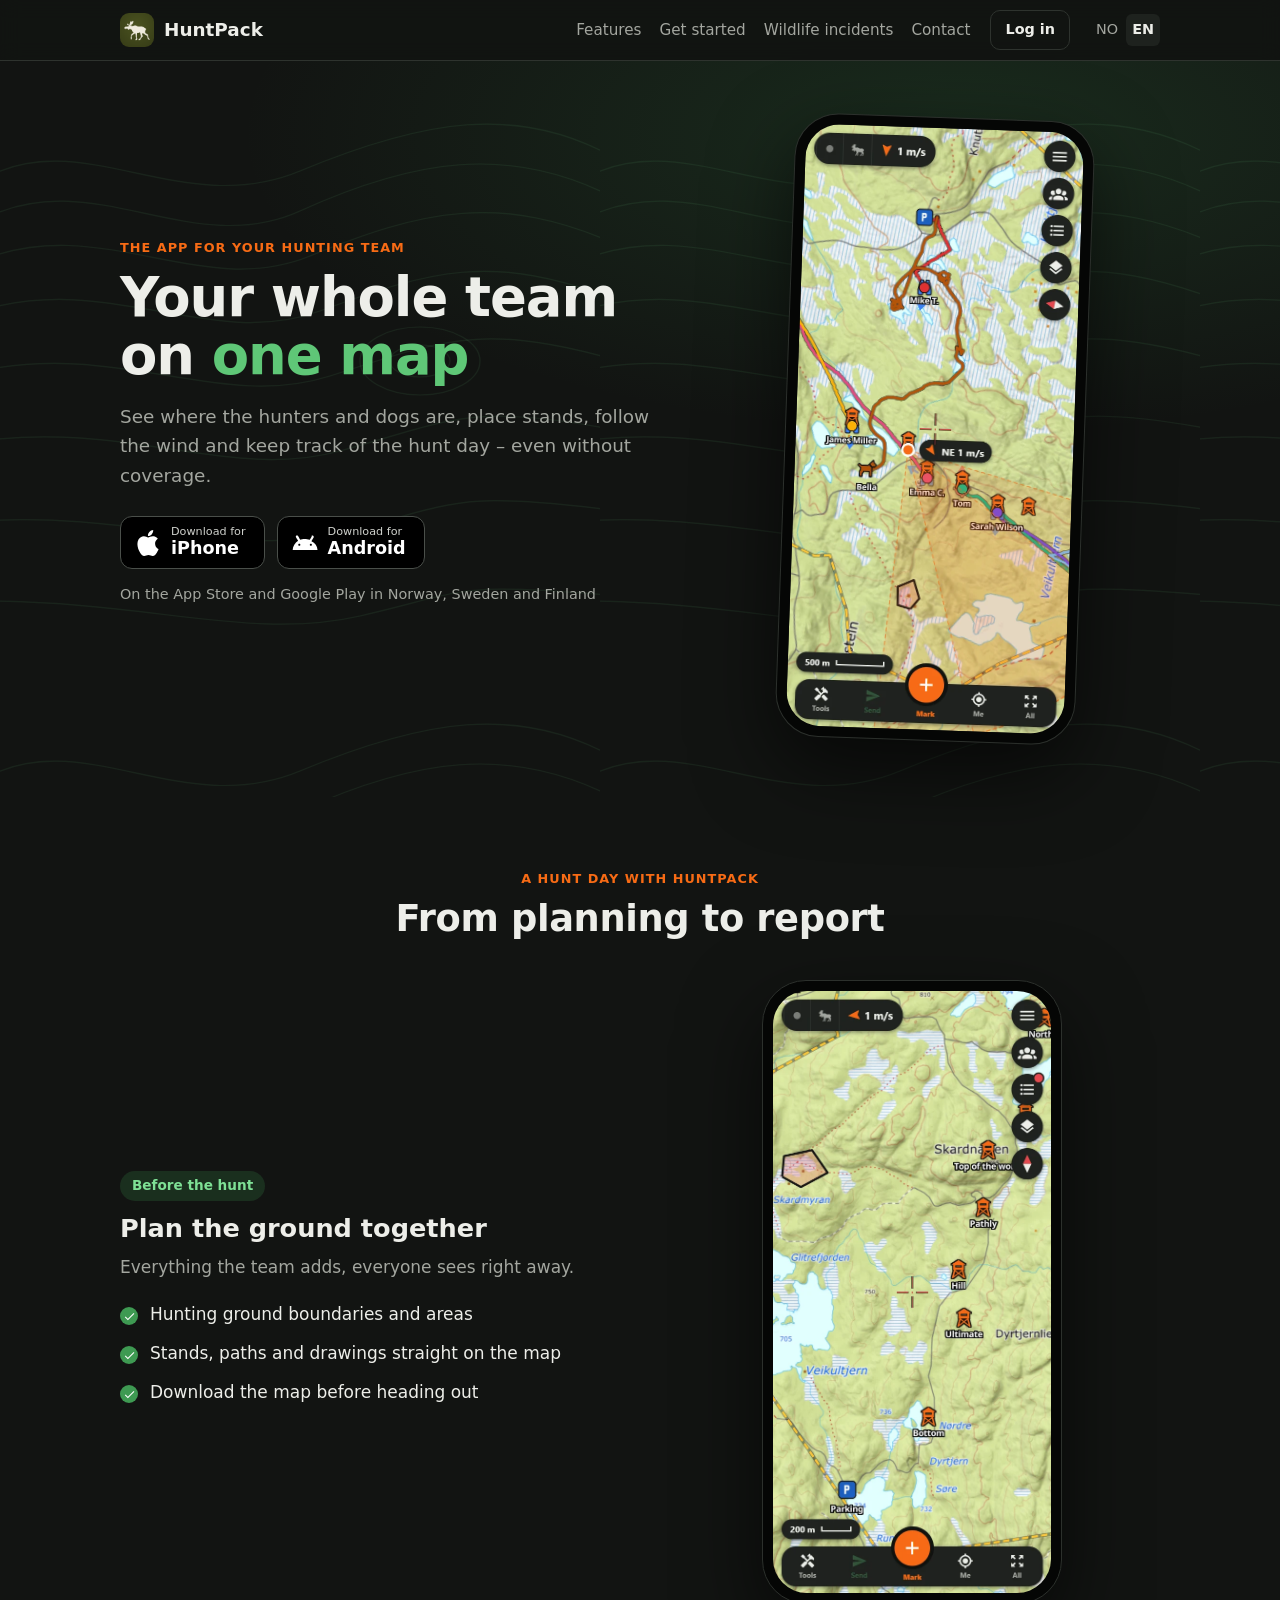
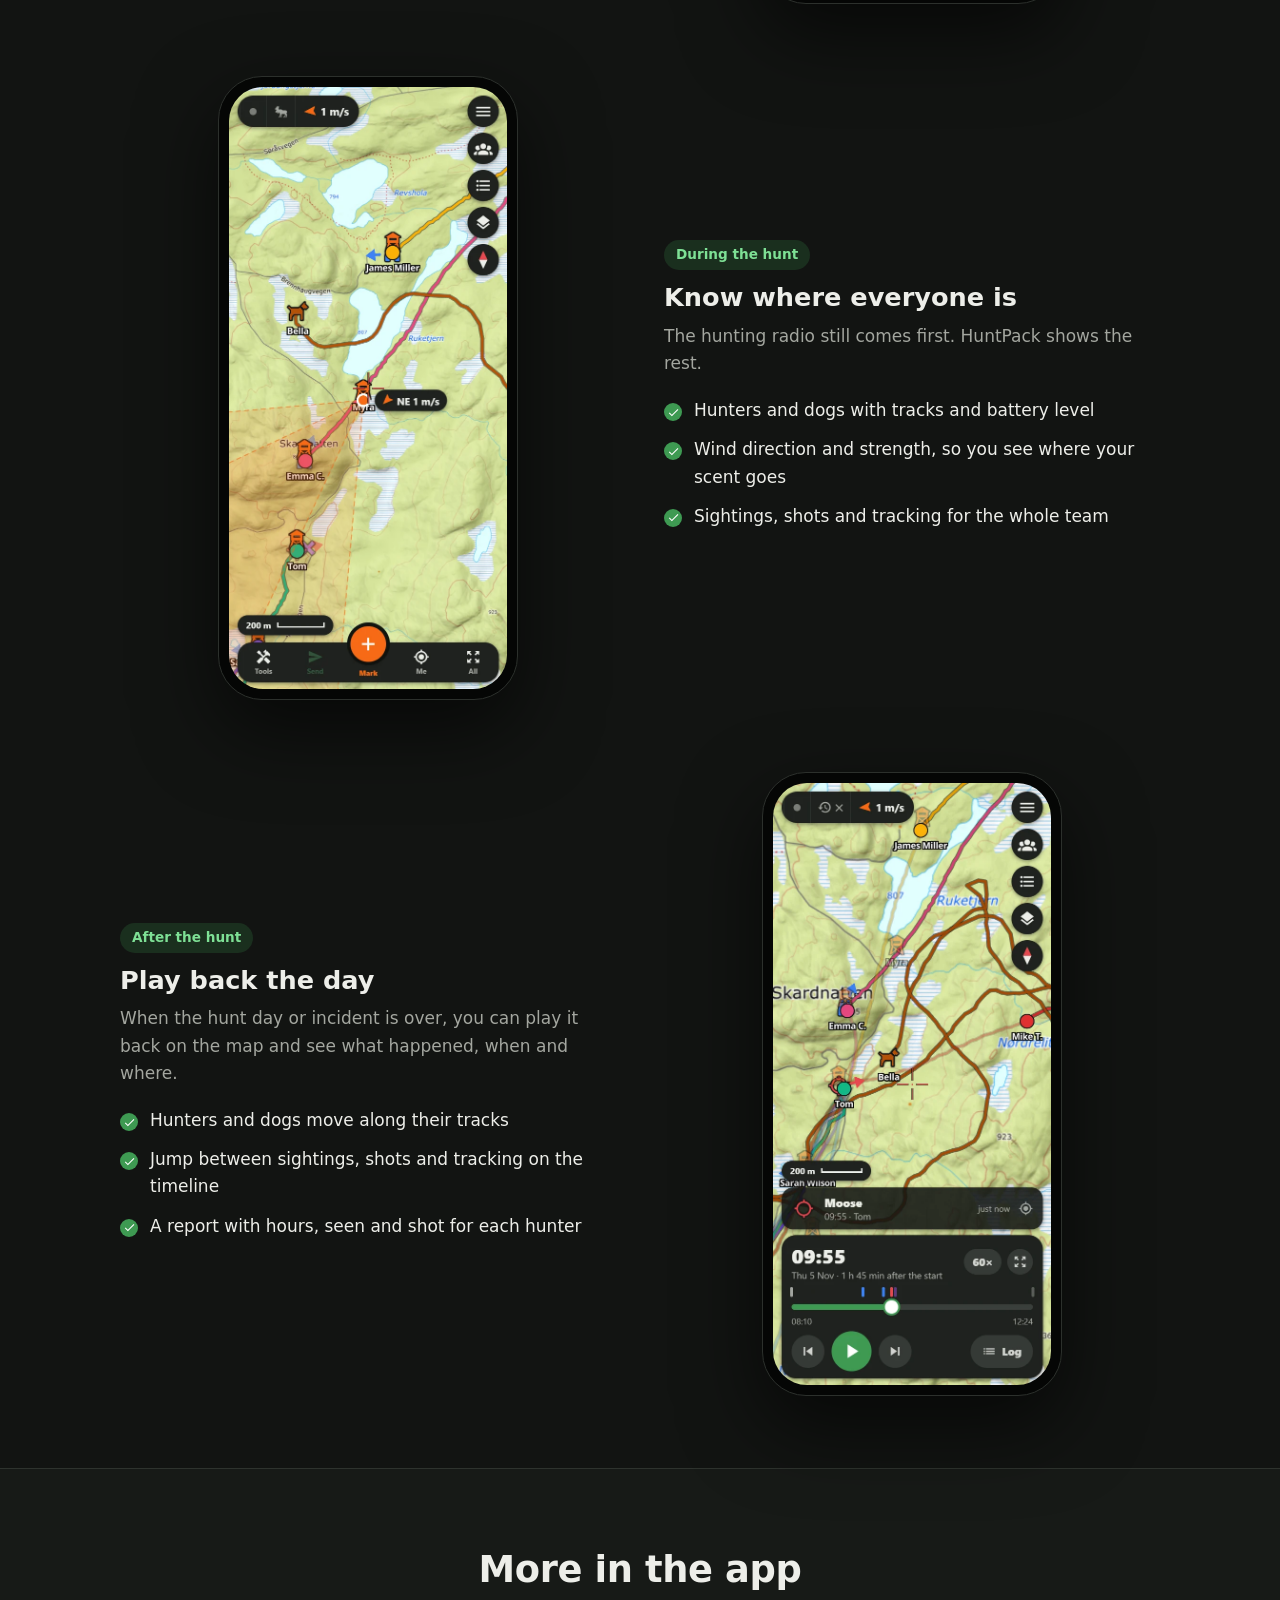
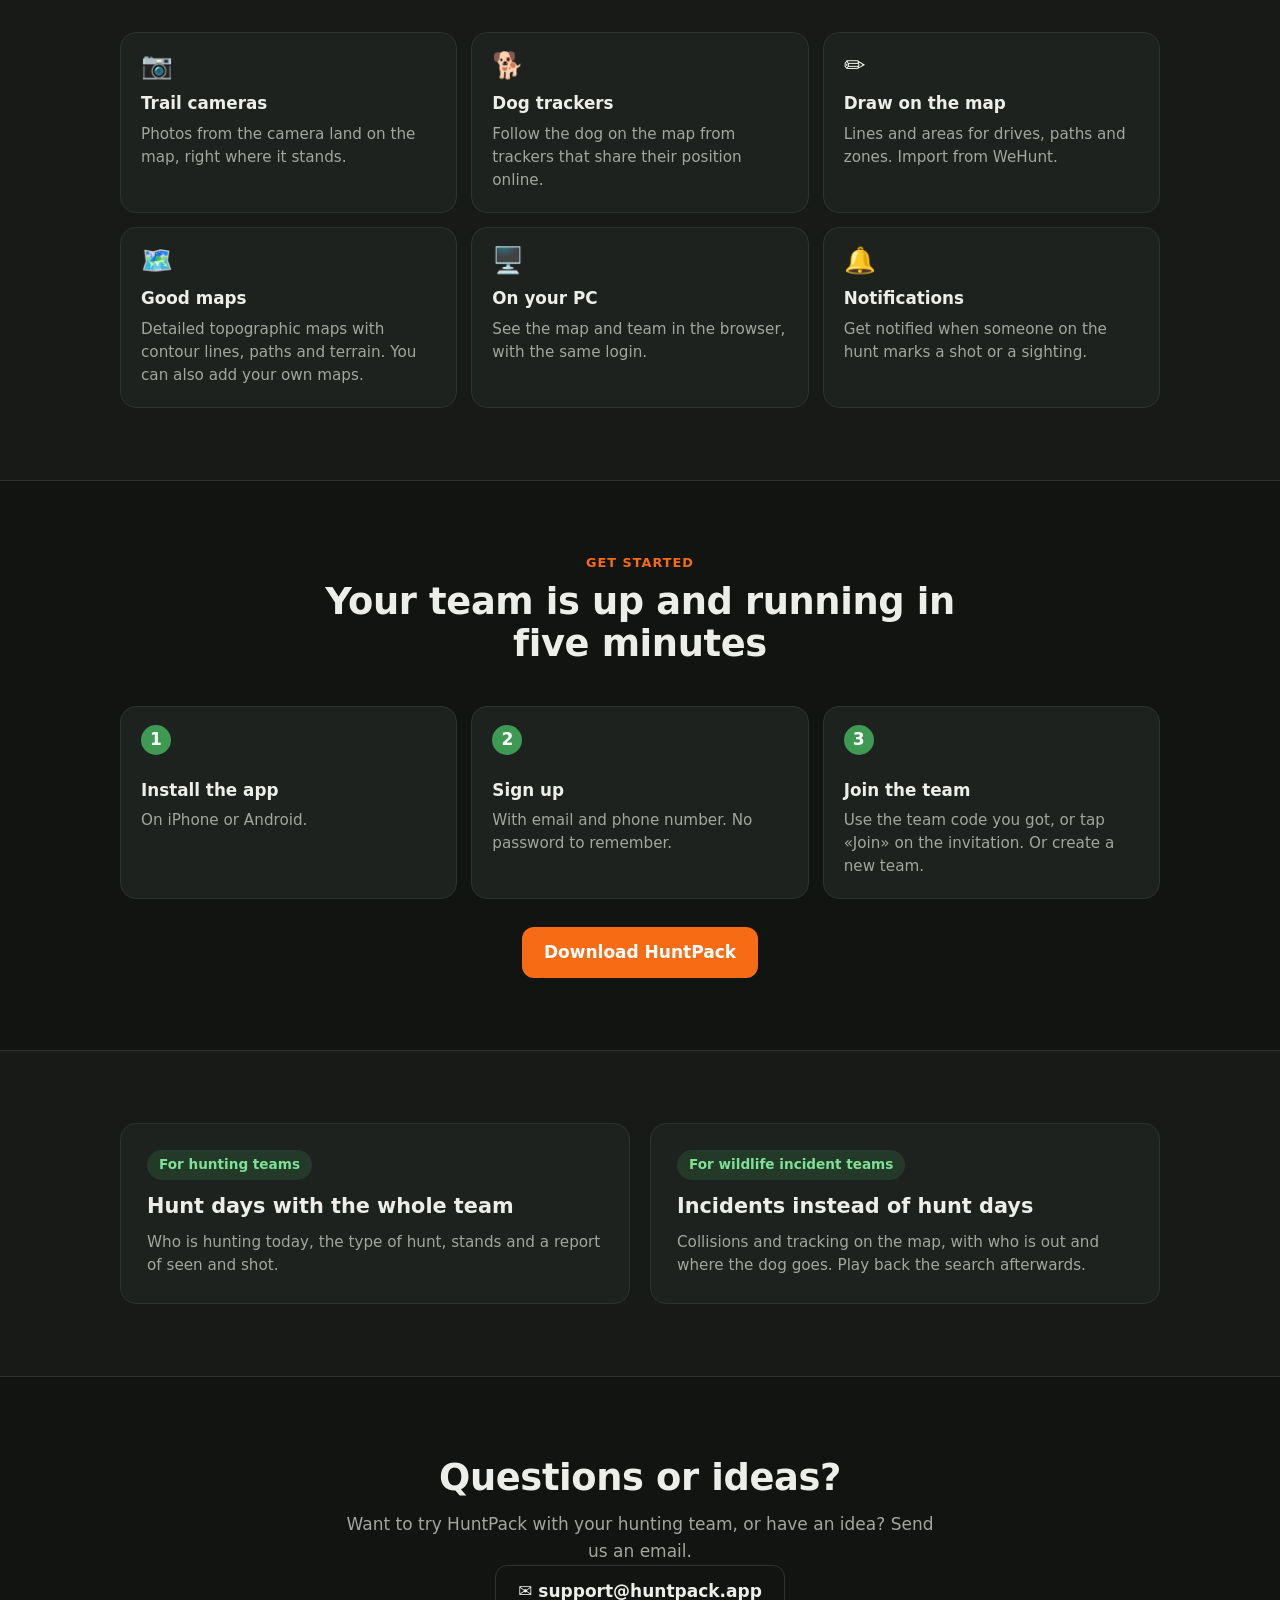
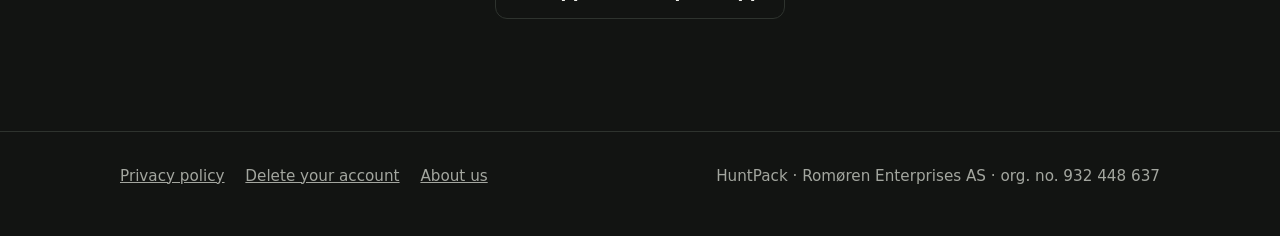
==== commit 8c2cfdec: "Launch: store buttons for App Store and Google Play instead of TestFlight and test steps Co-Authored" ====
--- a/index.html
+++ b/index.html
@@ -157,17 +157,17 @@
       <p class="lead nb">Se hvor jegerne og hundene er, sett ut poster, følg vinden og hold styr på jaktdagen – også der det ikke er dekning.</p>
       <p class="lead en">See where the hunters and dogs are, place stands, follow the wind and keep track of the hunt day – even without coverage.</p>
       <div class="stores">
-        <a class="store" href="app.html">
+        <a class="store" href="https://apps.apple.com/app/id6818877287">
           <svg viewBox="0 0 24 24" aria-hidden="true"><path d="M12.152 6.896c-.948 0-2.415-1.078-3.96-1.04-2.04.027-3.91 1.183-4.961 3.014-2.117 3.675-.546 9.103 1.519 12.09 1.013 1.454 2.208 3.09 3.792 3.039 1.52-.065 2.09-.987 3.935-.987 1.831 0 2.35.987 3.96.948 1.637-.026 2.676-1.48 3.676-2.948 1.156-1.688 1.636-3.325 1.662-3.415-.039-.013-3.182-1.221-3.22-4.857-.026-3.04 2.48-4.494 2.597-4.559-1.429-2.09-3.623-2.324-4.39-2.376-2-.156-3.675 1.09-4.61 1.09zM15.53 3.83c.843-1.012 1.4-2.427 1.245-3.83-1.207.052-2.662.805-3.532 1.818-.78.896-1.454 2.338-1.273 3.714 1.338.104 2.715-.688 3.559-1.701"/></svg>
           <span><small class="nb">Last ned for</small><small class="en">Download for</small><b>iPhone</b></span>
         </a>
-        <a class="store" href="app.html">
+        <a class="store" href="https://play.google.com/store/apps/details?id=no.huntpack.app">
           <svg viewBox="0 0 24 24" aria-hidden="true"><path d="M18.4395 5.5586c-.675 1.1664-1.352 2.3318-2.0274 3.498-.0366-.0155-.0742-.0286-.1113-.043-1.8249-.6957-3.484-.8-4.42-.787-1.8551.0185-3.3544.4643-4.2597.8203-.084-.1494-1.7526-3.021-2.0215-3.4864a1.1451 1.1451 0 0 0-.1406-.1914c-.3312-.364-.9054-.4859-1.379-.203-.475.282-.7136.9-.3886 1.4688 1.9466 3.3738-.0703-.1212 1.9316 3.3477.0084.0147-.0058.0218-.0078.0352C2.8064 12.0303.7698 15.0613.5967 18.5h22.9668c-.1667-3.4239-2.2082-6.4478-5.6562-8.0332-.0011-.0006.0011-.0013 0-.002l2.0332-3.5222c.0928-.1609.1543-.3485.1543-.5536 0-.3134-.1176-.6245-.3477-.8535-.2299-.2289-.5411-.3437-.8535-.3437-.6215.0037-.9606.3836-1.1508.6879zM6.7466 14.6233c-.5458 0-.9883-.4425-.9883-.9883s.4425-.9883.9883-.9883.9883.4425.9883.9883-.4425.9883-.9883.9883zm10.6624 0c-.5458 0-.9883-.4425-.9883-.9883s.4425-.9883.9883-.9883.9883.4425.9883.9883-.4425.9883-.9883.9883z"/></svg>
           <span><small class="nb">Last ned for</small><small class="en">Download for</small><b>Android</b></span>
         </a>
       </div>
-      <p class="note nb">Testes nå av jaktlag i Norge · Snart i App Store og Google Play</p>
-      <p class="note en">Being tested by hunting teams in Norway · Coming soon to the App Store and Google Play</p>
+      <p class="note nb">I App Store og på Google Play i Norge, Sverige og Finland</p>
+      <p class="note en">On the App Store and Google Play in Norway, Sweden and Finland</p>
     </div>
     <div class="phone tilt">
       <img src="shots/hero-map.webp" width="584" height="1265" alt="HuntPack map during a hunt day: hunters on stands, the dog Bella with her track, wind with the scent cone from a stand and the hunting ground boundary">
